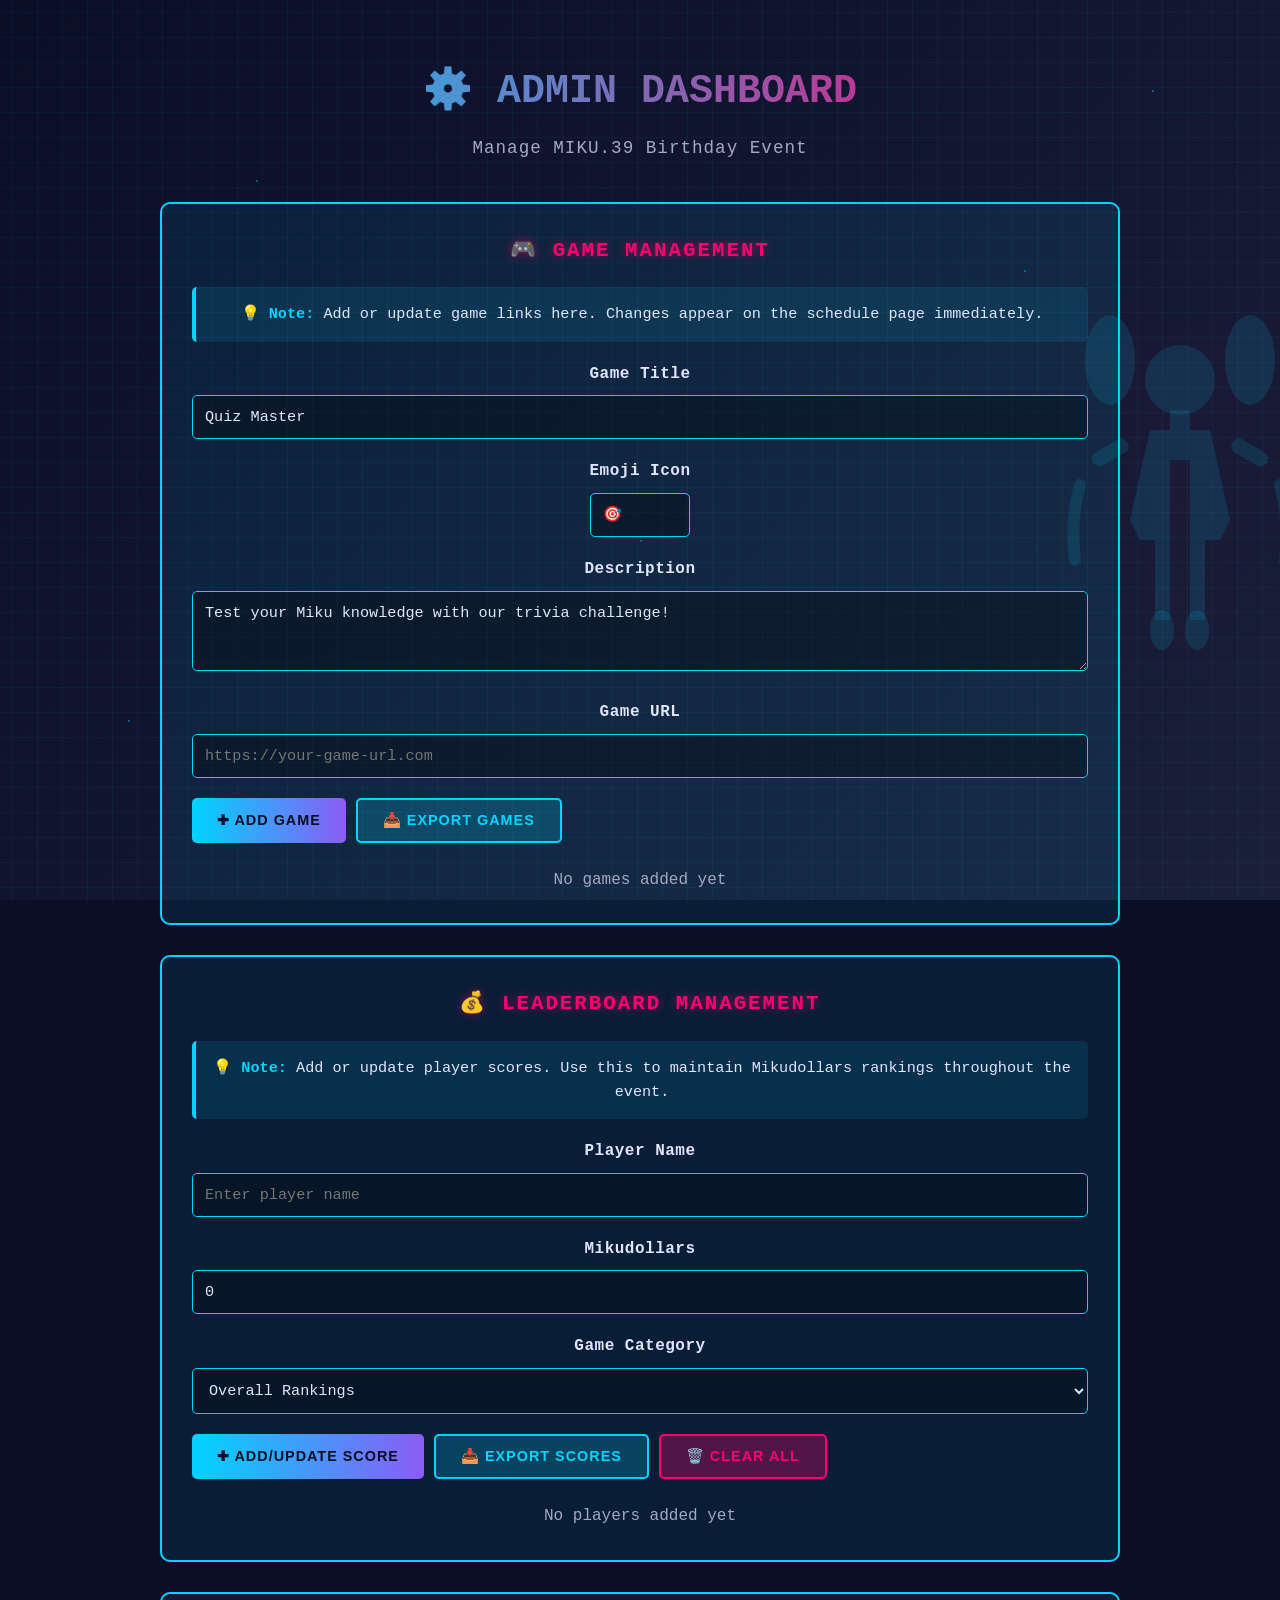
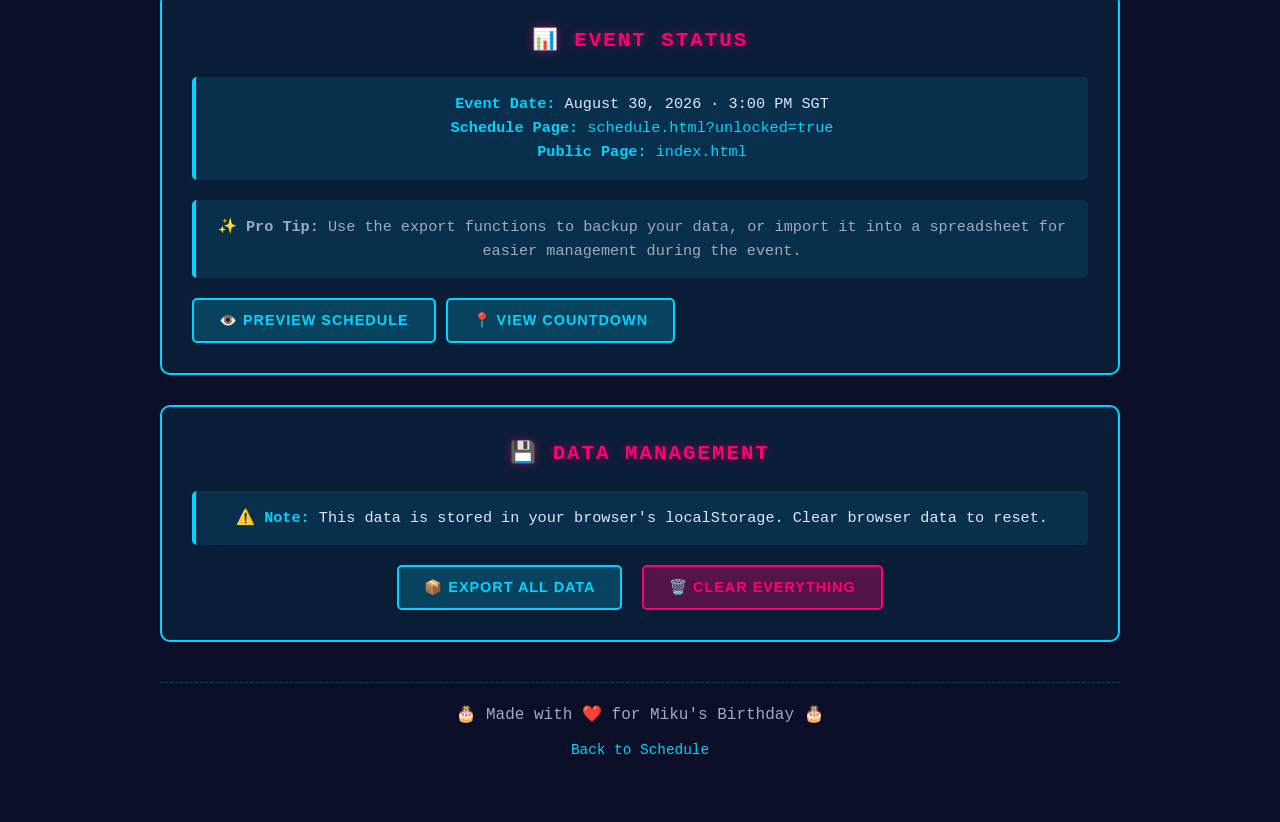
==== admin.html @ de4be5a5 "Initial commit: Miku birthday countdown & event site Static countdown page, event schedule with lead" ====
<!DOCTYPE html>
<html lang="en">
<head>
    <meta charset="UTF-8">
    <meta name="viewport" content="width=device-width, initial-scale=1.0">
    <title>MIKU.39 Admin Dashboard</title>
    <link rel="stylesheet" href="style.css">
    <style>
        .admin-container {
            max-width: 1000px;
            margin: 0 auto;
            padding: 40px 20px;
        }

        .admin-header {
            text-align: center;
            margin-bottom: 40px;
            animation: fadeInDown 0.8s ease-out;
        }

        .admin-header h1 {
            font-size: 2.5rem;
            background: linear-gradient(90deg, var(--primary-cyan), var(--primary-magenta));
            -webkit-background-clip: text;
            background-clip: text;
            -webkit-text-fill-color: transparent;
            margin-bottom: 10px;
        }

        .admin-header p {
            color: var(--text-dim);
            font-size: 1.1rem;
            letter-spacing: 1px;
        }

        .admin-section {
            background: rgba(0, 212, 255, 0.08);
            border: 2px solid var(--primary-cyan);
            border-radius: 10px;
            padding: 30px;
            margin-bottom: 30px;
            animation: fadeInUp 0.8s ease-out both;
        }

        .admin-section:nth-child(2) { animation-delay: 0.2s; }
        .admin-section:nth-child(3) { animation-delay: 0.3s; }
        .admin-section:nth-child(4) { animation-delay: 0.4s; }

        .section-title {
            font-size: 1.3rem;
            color: var(--primary-magenta);
            margin-bottom: 20px;
            text-transform: uppercase;
            letter-spacing: 2px;
            text-shadow: 0 0 10px rgba(255, 0, 110, 0.5);
        }

        .form-group {
            margin-bottom: 20px;
        }

        .form-group label {
            display: block;
            color: var(--text-light);
            margin-bottom: 8px;
            font-weight: bold;
            letter-spacing: 0.5px;
        }

        .form-group input,
        .form-group textarea,
        .form-group select {
            width: 100%;
            padding: 12px;
            background: rgba(0, 0, 0, 0.3);
            border: 1px solid var(--primary-cyan);
            border-radius: 5px;
            color: var(--text-light);
            font-family: 'Courier New', monospace;
            font-size: 0.95rem;
            transition: all 0.3s ease;
        }

        .form-group input:focus,
        .form-group textarea:focus,
        .form-group select:focus {
            outline: none;
            border-color: var(--primary-magenta);
            box-shadow: 0 0 20px rgba(0, 212, 255, 0.3);
            background: rgba(0, 0, 0, 0.5);
        }

        .form-group textarea {
            resize: vertical;
            min-height: 80px;
        }

        .button-group {
            display: flex;
            gap: 10px;
            flex-wrap: wrap;
        }

        button {
            padding: 12px 25px;
            background: linear-gradient(90deg, var(--primary-cyan), var(--secondary-purple));
            color: var(--dark-bg);
            border: none;
            border-radius: 5px;
            font-weight: bold;
            cursor: pointer;
            transition: all 0.3s ease;
            text-transform: uppercase;
            letter-spacing: 1px;
            font-size: 0.9rem;
        }

        button:hover {
            transform: translateY(-2px);
            box-shadow: 0 10px 30px rgba(0, 212, 255, 0.4);
        }

        button:active {
            transform: translateY(0);
        }

        .button-secondary {
            background: rgba(0, 212, 255, 0.2);
            color: var(--primary-cyan);
            border: 2px solid var(--primary-cyan);
        }

        .button-secondary:hover {
            background: var(--primary-cyan);
            color: var(--dark-bg);
        }

        .button-danger {
            background: rgba(255, 0, 110, 0.3);
            color: var(--primary-magenta);
            border: 2px solid var(--primary-magenta);
        }

        .button-danger:hover {
            background: var(--primary-magenta);
            color: var(--dark-bg);
        }

        .game-list,
        .player-list {
            display: grid;
            gap: 15px;
        }

        .game-item,
        .player-item {
            background: rgba(0, 0, 0, 0.2);
            border-left: 3px solid var(--primary-cyan);
            padding: 15px;
            border-radius: 5px;
            display: grid;
            grid-template-columns: 1fr auto;
            align-items: center;
            gap: 15px;
            animation: slideInLeft 0.5s ease-out;
        }

        .game-item:nth-child(1) { animation-delay: 0.1s; }
        .game-item:nth-child(2) { animation-delay: 0.15s; }
        .game-item:nth-child(3) { animation-delay: 0.2s; }
        .game-item:nth-child(4) { animation-delay: 0.25s; }

        .game-info h4 {
            color: var(--primary-cyan);
            margin-bottom: 5px;
        }

        .game-info p {
            color: var(--text-dim);
            font-size: 0.9rem;
            word-break: break-all;
        }

        .status-badge {
            display: inline-block;
            padding: 5px 12px;
            background: rgba(0, 212, 255, 0.2);
            border: 1px solid var(--primary-cyan);
            border-radius: 20px;
            font-size: 0.85rem;
            color: var(--primary-cyan);
            text-transform: uppercase;
            letter-spacing: 0.5px;
            font-weight: bold;
        }

        .status-badge.active {
            background: rgba(0, 212, 255, 0.4);
            border-color: var(--primary-cyan);
        }

        .feedback {
            padding: 15px;
            border-radius: 5px;
            margin-bottom: 15px;
            display: none;
            animation: slideInUp 0.3s ease-out;
        }

        .feedback.success {
            background: rgba(0, 212, 255, 0.2);
            border: 1px solid var(--primary-cyan);
            color: var(--primary-cyan);
            display: block;
        }

        .feedback.error {
            background: rgba(255, 0, 110, 0.2);
            border: 1px solid var(--primary-magenta);
            color: var(--primary-magenta);
            display: block;
        }

        .data-export {
            background: rgba(0, 0, 0, 0.2);
            border: 1px dashed var(--primary-cyan);
            border-radius: 5px;
            padding: 15px;
            margin-top: 15px;
            max-height: 200px;
            overflow-y: auto;
            font-family: 'Courier New', monospace;
            font-size: 0.85rem;
            color: var(--text-dim);
            word-break: break-all;
        }

        .info-box {
            background: rgba(0, 212, 255, 0.1);
            border-left: 4px solid var(--primary-cyan);
            padding: 15px;
            border-radius: 5px;
            margin-bottom: 20px;
            font-size: 0.95rem;
        }

        .info-box strong {
            color: var(--primary-cyan);
        }

        @media (max-width: 768px) {
            .admin-container {
                padding: 20px 15px;
            }

            .admin-header h1 {
                font-size: 1.8rem;
            }

            .game-item {
                grid-template-columns: 1fr;
            }

            .button-group {
                flex-direction: column;
            }

            button {
                width: 100%;
            }
        }
    </style>
</head>
<body>
    <div class="background">
        <div class="grid-background"></div>
        <svg class="miku-silhouette" viewBox="0 0 300 600" xmlns="http://www.w3.org/2000/svg">
            <circle cx="150" cy="80" r="35" fill="currentColor"/>
            <ellipse cx="80" cy="60" rx="25" ry="45" fill="currentColor"/>
            <ellipse cx="220" cy="60" rx="25" ry="45" fill="currentColor"/>
            <rect x="140" y="110" width="20" height="20" fill="currentColor"/>
            <path d="M 120 130 L 100 220 L 110 240 L 140 240 L 140 160 L 160 160 L 160 240 L 190 240 L 200 220 L 180 130 Z" fill="currentColor"/>
            <rect x="60" y="145" width="40" height="15" rx="7" fill="currentColor" transform="rotate(-30 80 152)"/>
            <path d="M 50 185 Q 40 220 45 260" stroke="currentColor" stroke-width="12" fill="none" stroke-linecap="round"/>
            <rect x="200" y="145" width="40" height="15" rx="7" fill="currentColor" transform="rotate(30 220 152)"/>
            <path d="M 250 185 Q 260 220 255 260" stroke="currentColor" stroke-width="12" fill="none" stroke-linecap="round"/>
            <rect x="125" y="240" width="15" height="80" fill="currentColor"/>
            <ellipse cx="132" cy="330" rx="12" ry="20" fill="currentColor"/>
            <rect x="160" y="240" width="15" height="80" fill="currentColor"/>
            <ellipse cx="167" cy="330" rx="12" ry="20" fill="currentColor"/>
        </svg>
        <div class="particles">
            <div class="particle"></div>
            <div class="particle"></div>
            <div class="particle"></div>
            <div class="particle"></div>
            <div class="particle"></div>
        </div>
    </div>

    <div class="content">
        <div class="admin-container">
            <div class="admin-header">
                <h1>⚙️ ADMIN DASHBOARD</h1>
                <p>Manage MIKU.39 Birthday Event</p>
            </div>

            <!-- Game Management Section -->
            <div class="admin-section">
                <h2 class="section-title">🎮 Game Management</h2>
                <div class="info-box">
                    <strong>💡 Note:</strong> Add or update game links here. Changes appear on the schedule page immediately.
                </div>

                <div class="form-group">
                    <label for="gameName">Game Title</label>
                    <input type="text" id="gameName" placeholder="e.g., Quiz Master" value="Quiz Master">
                </div>

                <div class="form-group">
                    <label for="gameEmoji">Emoji Icon</label>
                    <input type="text" id="gameEmoji" placeholder="e.g., 🎯" value="🎯" maxlength="2" style="max-width: 100px;">
                </div>

                <div class="form-group">
                    <label for="gameDescription">Description</label>
                    <textarea id="gameDescription" placeholder="Describe the game...">Test your Miku knowledge with our trivia challenge!</textarea>
                </div>

                <div class="form-group">
                    <label for="gameLink">Game URL</label>
                    <input type="url" id="gameLink" placeholder="https://your-game-url.com">
                </div>

                <div class="button-group">
                    <button onclick="addGame()">✚ Add Game</button>
                    <button class="button-secondary" onclick="exportGames()">📥 Export Games</button>
                </div>

                <div id="gameFeedback" class="feedback"></div>

                <div id="gamesList" class="game-list" style="margin-top: 25px;">
                    <!-- Games will be listed here -->
                </div>
            </div>

            <!-- Player/Leaderboard Management -->
            <div class="admin-section">
                <h2 class="section-title">💰 Leaderboard Management</h2>
                <div class="info-box">
                    <strong>💡 Note:</strong> Add or update player scores. Use this to maintain Mikudollars rankings throughout the event.
                </div>

                <div class="form-group">
                    <label for="playerName">Player Name</label>
                    <input type="text" id="playerName" placeholder="Enter player name">
                </div>

                <div class="form-group">
                    <label for="playerScore">Mikudollars</label>
                    <input type="number" id="playerScore" placeholder="0" min="0" value="0">
                </div>

                <div class="form-group">
                    <label for="gameCategory">Game Category</label>
                    <select id="gameCategory">
                        <option value="overall">Overall Rankings</option>
                        <option value="quiz">Quiz Master</option>
                        <option value="rhythm">Rhythm Challenge</option>
                        <option value="creative">Creative Contest</option>
                        <option value="speed">Speed Race</option>
                    </select>
                </div>

                <div class="button-group">
                    <button onclick="addPlayer()">✚ Add/Update Score</button>
                    <button class="button-secondary" onclick="exportLeaderboard()">📥 Export Scores</button>
                    <button class="button-danger" onclick="clearLeaderboard()">🗑️ Clear All</button>
                </div>

                <div id="playerFeedback" class="feedback"></div>

                <div id="playersList" class="player-list" style="margin-top: 25px;">
                    <!-- Players will be listed here -->
                </div>
            </div>

            <!-- Event Status -->
            <div class="admin-section">
                <h2 class="section-title">📊 Event Status</h2>
                <div class="info-box">
                    <strong>Event Date:</strong> August 30, 2026 · 3:00 PM SGT<br>
                    <strong>Schedule Page:</strong> <a href="schedule.html?unlocked=true" style="color: var(--primary-cyan); text-decoration: none;">schedule.html?unlocked=true</a><br>
                    <strong>Public Page:</strong> <a href="index.html" style="color: var(--primary-cyan); text-decoration: none;">index.html</a>
                </div>

                <div style="margin-top: 20px; padding: 15px; background: rgba(0, 212, 255, 0.1); border-left: 4px solid var(--primary-cyan); border-radius: 5px;">
                    <p style="color: var(--text-dim); font-size: 0.95rem; margin: 0;">
                        ✨ <strong>Pro Tip:</strong> Use the export functions to backup your data, or import it into a spreadsheet for easier management during the event.
                    </p>
                </div>

                <div class="button-group" style="margin-top: 20px;">
                    <a href="schedule.html?unlocked=true" style="text-decoration: none;">
                        <button class="button-secondary">👁️ Preview Schedule</button>
                    </a>
                    <a href="index.html" style="text-decoration: none;">
                        <button class="button-secondary">📍 View Countdown</button>
                    </a>
                </div>
            </div>

            <!-- Data Management -->
            <div class="admin-section">
                <h2 class="section-title">💾 Data Management</h2>
                <div class="info-box">
                    <strong>⚠️ Note:</strong> This data is stored in your browser's localStorage. Clear browser data to reset.
                </div>

                <button onclick="exportAllData()" class="button-secondary">📦 Export All Data</button>
                <button onclick="clearAllData()" class="button-danger" style="margin-left: 10px;">🗑️ Clear Everything</button>

                <div id="dataExport" class="data-export" style="margin-top: 15px; display: none;"></div>
            </div>

            <div style="text-align: center; margin-top: 40px; padding-top: 20px; border-top: 1px dashed rgba(0, 212, 255, 0.3); color: var(--text-dim);">
                <p>🎂 Made with ❤️ for Miku's Birthday 🎂</p>
                <p style="font-size: 0.9rem; margin-top: 10px;">
                    <a href="schedule.html?unlocked=true" style="color: var(--primary-cyan); text-decoration: none;">Back to Schedule</a>
                </p>
            </div>
        </div>
    </div>

    <script>
        const STORAGE_KEY_GAMES = 'miku_games';
        const STORAGE_KEY_PLAYERS = 'miku_players';

        // Load data from localStorage
        function loadGames() {
            return JSON.parse(localStorage.getItem(STORAGE_KEY_GAMES) || '[]');
        }

        function loadPlayers() {
            return JSON.parse(localStorage.getItem(STORAGE_KEY_PLAYERS) || '[]');
        }

        // Save data to localStorage
        function saveGames(games) {
            localStorage.setItem(STORAGE_KEY_GAMES, JSON.stringify(games));
            renderGames();
        }

        function savePlayers(players) {
            localStorage.setItem(STORAGE_KEY_PLAYERS, JSON.stringify(players));
            renderPlayers();
        }

        // Add game
        function addGame() {
            const name = document.getElementById('gameName').value.trim();
            const emoji = document.getElementById('gameEmoji').value.trim();
            const description = document.getElementById('gameDescription').value.trim();
            const link = document.getElementById('gameLink').value.trim();

            if (!name || !emoji || !description || !link) {
                showFeedback('gameFeedback', 'Please fill in all fields', 'error');
                return;
            }

            const games = loadGames();
            games.push({ id: Date.now(), name, emoji, description, link, created: new Date().toLocaleString() });
            saveGames(games);

            document.getElementById('gameName').value = '';
            document.getElementById('gameEmoji').value = '';
            document.getElementById('gameDescription').value = '';
            document.getElementById('gameLink').value = '';

            showFeedback('gameFeedback', '✓ Game added successfully!', 'success');
        }

        // Add/Update player
        function addPlayer() {
            const name = document.getElementById('playerName').value.trim();
            const score = parseInt(document.getElementById('playerScore').value) || 0;
            const category = document.getElementById('gameCategory').value;

            if (!name) {
                showFeedback('playerFeedback', 'Please enter a player name', 'error');
                return;
            }

            const players = loadPlayers();
            const existingIndex = players.findIndex(p => p.name === name && p.category === category);

            if (existingIndex >= 0) {
                players[existingIndex].score = score;
            } else {
                players.push({ id: Date.now(), name, score, category });
            }

            savePlayers(players);
            document.getElementById('playerName').value = '';
            document.getElementById('playerScore').value = '0';

            showFeedback('playerFeedback', '✓ Player score updated!', 'success');
        }

        // Render games
        function renderGames() {
            const games = loadGames();
            const container = document.getElementById('gamesList');

            if (games.length === 0) {
                container.innerHTML = '<p style="color: var(--text-dim); text-align: center;">No games added yet</p>';
                return;
            }

            container.innerHTML = games.map(game => `
                <div class="game-item">
                    <div class="game-info">
                        <h4>${game.emoji} ${game.name}</h4>
                        <p>${game.link}</p>
                        <p style="font-size: 0.8rem; margin-top: 5px; color: var(--text-dim);">${game.description}</p>
                    </div>
                    <button class="button-danger" onclick="deleteGame(${game.id})">Delete</button>
                </div>
            `).join('');
        }

        // Render players
        function renderPlayers() {
            const players = loadPlayers();
            const container = document.getElementById('playersList');

            if (players.length === 0) {
                container.innerHTML = '<p style="color: var(--text-dim); text-align: center;">No players added yet</p>';
                return;
            }

            const sorted = [...players].sort((a, b) => b.score - a.score);

            container.innerHTML = sorted.map((player, index) => `
                <div class="player-item">
                    <div>
                        <strong style="color: var(--primary-cyan);">${player.name}</strong>
                        <span style="margin-left: 10px; font-size: 0.85rem; color: var(--text-dim);">[${player.category}]</span>
                        <p style="color: var(--primary-magenta); margin-top: 5px; font-weight: bold;">💰 ${player.score}</p>
                    </div>
                    <button class="button-danger" onclick="deletePlayer(${player.id})">Delete</button>
                </div>
            `).join('');
        }

        // Delete functions
        function deleteGame(id) {
            if (confirm('Delete this game?')) {
                const games = loadGames();
                saveGames(games.filter(g => g.id !== id));
                showFeedback('gameFeedback', '✓ Game deleted', 'success');
            }
        }

        function deletePlayer(id) {
            if (confirm('Delete this player?')) {
                const players = loadPlayers();
                savePlayers(players.filter(p => p.id !== id));
                showFeedback('playerFeedback', '✓ Player deleted', 'success');
            }
        }

        function clearLeaderboard() {
            if (confirm('Clear all player scores?')) {
                localStorage.setItem(STORAGE_KEY_PLAYERS, '[]');
                renderPlayers();
                showFeedback('playerFeedback', '✓ Leaderboard cleared', 'success');
            }
        }

        function clearAllData() {
            if (confirm('This will delete ALL games and players. Are you sure?')) {
                localStorage.removeItem(STORAGE_KEY_GAMES);
                localStorage.removeItem(STORAGE_KEY_PLAYERS);
                renderGames();
                renderPlayers();
                showFeedback('gameFeedback', '✓ All data cleared', 'success');
            }
        }

        // Export functions
        function exportGames() {
            const games = loadGames();
            const dataStr = JSON.stringify(games, null, 2);
            showExportData(dataStr);
        }

        function exportLeaderboard() {
            const players = loadPlayers();
            const dataStr = JSON.stringify(players, null, 2);
            showExportData(dataStr);
        }

        function exportAllData() {
            const data = {
                games: loadGames(),
                players: loadPlayers(),
                exported: new Date().toISOString()
            };
            const dataStr = JSON.stringify(data, null, 2);
            showExportData(dataStr);
        }

        function showExportData(data) {
            const container = document.getElementById('dataExport');
            container.textContent = data;
            container.style.display = 'block';
        }

        function showFeedback(elementId, message, type) {
            const el = document.getElementById(elementId);
            el.textContent = message;
            el.className = `feedback ${type}`;
            setTimeout(() => {
                el.className = 'feedback';
            }, 3000);
        }

        // Initial render
        renderGames();
        renderPlayers();
    </script>
</body>
</html>
---- style.css ----
* {
    margin: 0;
    padding: 0;
    box-sizing: border-box;
}

:root {
    --primary-cyan: #00d4ff;
    --primary-magenta: #ff006e;
    --secondary-purple: #8b5cf6;
    --dark-bg: #0a0e27;
    --dark-bg-alt: #1a1f3a;
    --text-light: #e0e6ff;
    --text-dim: #a0aac0;
    --accent-glow: #00d4ff;
}

html {
    scroll-behavior: smooth;
}

body {
    font-family: 'Courier New', monospace;
    background: var(--dark-bg);
    color: var(--text-light);
    overflow-x: hidden;
    line-height: 1.6;
}

/* ==================== BACKGROUND ==================== */

.background {
    position: fixed;
    top: 0;
    left: 0;
    width: 100%;
    height: 100%;
    z-index: -1;
    background: linear-gradient(135deg, var(--dark-bg) 0%, var(--dark-bg-alt) 100%);
}

.grid-background {
    position: absolute;
    width: 100%;
    height: 100%;
    background-image:
        linear-gradient(0deg, transparent 24%, rgba(0, 212, 255, 0.05) 25%, rgba(0, 212, 255, 0.05) 26%, transparent 27%, transparent 74%, rgba(0, 212, 255, 0.05) 75%, rgba(0, 212, 255, 0.05) 76%, transparent 77%, transparent),
        linear-gradient(90deg, transparent 24%, rgba(0, 212, 255, 0.05) 25%, rgba(0, 212, 255, 0.05) 26%, transparent 27%, transparent 74%, rgba(0, 212, 255, 0.05) 75%, rgba(0, 212, 255, 0.05) 76%, transparent 77%, transparent);
    background-size: 50px 50px;
    animation: grid-move 20s linear infinite;
}

@keyframes grid-move {
    0% {
        transform: translateY(0);
    }
    100% {
        transform: translateY(50px);
    }
}

/* Miku Silhouette */
.miku-silhouette {
    position: absolute;
    right: -100px;
    bottom: 0;
    width: 400px;
    height: 600px;
    color: rgba(0, 212, 255, 0.15);
    filter: drop-shadow(0 0 30px rgba(255, 0, 110, 0.3));
    animation: miku-float 6s ease-in-out infinite;
    z-index: 0;
    opacity: 0.8;
}

@keyframes miku-float {
    0%, 100% {
        transform: translateY(0px) rotate(0deg);
    }
    50% {
        transform: translateY(-20px) rotate(1deg);
    }
}

/* Particles */
.particles {
    position: absolute;
    width: 100%;
    height: 100%;
    overflow: hidden;
}

.particle {
    position: absolute;
    width: 2px;
    height: 2px;
    background: var(--primary-cyan);
    border-radius: 50%;
    animation: particle-float 8s infinite;
    opacity: 0.5;
}

.particle:nth-child(1) {
    left: 20%;
    top: 20%;
    animation-delay: 0s;
}

.particle:nth-child(2) {
    left: 80%;
    top: 30%;
    animation-delay: 1s;
}

.particle:nth-child(3) {
    left: 50%;
    top: 60%;
    animation-delay: 2s;
}

.particle:nth-child(4) {
    left: 10%;
    top: 80%;
    animation-delay: 3s;
}

.particle:nth-child(5) {
    left: 90%;
    top: 10%;
    animation-delay: 4s;
}

@keyframes particle-float {
    0%, 100% {
        transform: translateY(0) translateX(0) scale(1);
        opacity: 0;
    }
    50% {
        opacity: 0.8;
    }
    100% {
        transform: translateY(-100vh) translateX(50px) scale(0);
        opacity: 0;
    }
}

/* ==================== CONTENT ==================== */

.content {
    position: relative;
    z-index: 10;
    display: flex;
    flex-direction: column;
    justify-content: center;
    align-items: center;
    min-height: 100vh;
    padding: 20px;
    text-align: center;
}

.header {
    margin-bottom: 60px;
    animation: fadeInDown 1s ease-out;
}

.title {
    font-size: clamp(3rem, 8vw, 5rem);
    font-weight: 900;
    letter-spacing: 3px;
    margin-bottom: 15px;
    background: linear-gradient(90deg, var(--primary-cyan), var(--primary-magenta), var(--primary-cyan));
    background-size: 200% auto;
    -webkit-background-clip: text;
    background-clip: text;
    -webkit-text-fill-color: transparent;
    animation: gradient-shift 3s linear infinite, glow-pulse 2s ease-in-out infinite;
    text-shadow: 0 0 30px rgba(0, 212, 255, 0.5);
}

.title.glitch {
    position: relative;
}

.title.glitch::before,
.title.glitch::after {
    content: attr(data-text);
    position: absolute;
    left: 0;
    top: 0;
    width: 100%;
    height: 100%;
    opacity: 0.8;
}

.title.glitch::before {
    animation: glitch-anim 0.3s infinite;
    color: var(--primary-cyan);
    z-index: -1;
    text-shadow: -2px 0 var(--primary-magenta);
}

.title.glitch::after {
    animation: glitch-anim 0.3s infinite reverse;
    color: var(--primary-magenta);
    z-index: -2;
    text-shadow: 2px 0 var(--primary-cyan);
}

@keyframes gradient-shift {
    0% {
        background-position: 0% center;
    }
    100% {
        background-position: 200% center;
    }
}

@keyframes glow-pulse {
    0%, 100% {
        filter: drop-shadow(0 0 10px rgba(0, 212, 255, 0.5));
    }
    50% {
        filter: drop-shadow(0 0 30px rgba(0, 212, 255, 0.8)) drop-shadow(0 0 60px rgba(255, 0, 110, 0.4));
    }
}

@keyframes glitch-anim {
    0% {
        clip-path: inset(0 0 0 0);
    }
    20% {
        clip-path: inset(0 0 65% 0);
    }
    40% {
        clip-path: inset(28% 0 35% 0);
    }
    60% {
        clip-path: inset(77% 0 15% 0);
    }
    80% {
        clip-path: inset(40% 0 43% 0);
    }
    100% {
        clip-path: inset(68% 0 4% 0);
    }
}

.subtitle {
    font-size: 1.2rem;
    color: var(--text-dim);
    letter-spacing: 1px;
    animation: fadeInUp 1s ease-out 0.2s both;
}

/* ==================== COUNTDOWN ==================== */

.countdown-container {
    margin-bottom: 40px;
    animation: fadeInUp 1s ease-out 0.4s both;
}

.countdown {
    display: grid;
    grid-template-columns: repeat(auto-fit, minmax(100px, 1fr));
    gap: 20px;
    margin-bottom: 40px;
    max-width: 600px;
    margin-left: auto;
    margin-right: auto;
}

.time-unit {
    background: rgba(0, 212, 255, 0.1);
    border: 2px solid var(--primary-cyan);
    border-radius: 10px;
    padding: 20px 15px;
    backdrop-filter: blur(10px);
    box-shadow: 
        0 0 20px rgba(0, 212, 255, 0.3),
        inset 0 0 20px rgba(0, 212, 255, 0.1);
    display: flex;
    flex-direction: column;
    justify-content: center;
    align-items: center;
    transition: all 0.3s ease;
    cursor: default;
}

.time-unit:hover {
    border-color: var(--primary-magenta);
    box-shadow: 
        0 0 30px rgba(255, 0, 110, 0.5),
        inset 0 0 20px rgba(255, 0, 110, 0.1);
    transform: translateY(-5px) scale(1.05);
}

.time-value {
    font-size: clamp(2rem, 5vw, 3.5rem);
    font-weight: bold;
    color: var(--primary-cyan);
    text-shadow: 0 0 10px rgba(0, 212, 255, 0.8);
    line-height: 1;
    margin-bottom: 8px;
    font-family: 'Courier New', monospace;
    letter-spacing: 2px;
}

.time-label {
    font-size: 0.85rem;
    color: var(--text-dim);
    text-transform: uppercase;
    letter-spacing: 1px;
}

.event-info {
    margin-top: 30px;
}

.event-date {
    font-size: 1.1rem;
    color: var(--primary-magenta);
    margin-bottom: 10px;
    font-weight: 600;
    letter-spacing: 1px;
    text-shadow: 0 0 10px rgba(255, 0, 110, 0.5);
}

.event-text {
    font-size: 1rem;
    color: var(--text-dim);
    font-style: italic;
}

/* ==================== FOOTER ==================== */

.footer-text {
    margin-top: 80px;
    text-align: center;
    animation: fadeInUp 1s ease-out 0.6s both;
}

.footer-text p {
    margin: 10px 0;
    font-size: 1rem;
    letter-spacing: 1px;
}

.footer-text p:first-child {
    font-size: 1.3rem;
    color: var(--primary-cyan);
    text-shadow: 0 0 15px rgba(0, 212, 255, 0.6);
}

/* ==================== SECRET LINK ==================== */

.secret-link {
    position: fixed;
    bottom: 5px;
    right: 5px;
    font-size: 0.7rem;
    color: rgba(0, 212, 255, 0.1);
    text-decoration: none;
    transition: all 0.3s ease;
    font-weight: bold;
    letter-spacing: 2px;
}

.secret-link:hover {
    color: rgba(0, 212, 255, 0.8);
    text-shadow: 0 0 10px rgba(0, 212, 255, 0.6);
}

/* ==================== ANIMATIONS ==================== */

@keyframes fadeInDown {
    from {
        opacity: 0;
        transform: translateY(-30px);
    }
    to {
        opacity: 1;
        transform: translateY(0);
    }
}

@keyframes fadeInUp {
    from {
        opacity: 0;
        transform: translateY(30px);
    }
    to {
        opacity: 1;
        transform: translateY(0);
    }
}

/* ==================== RESPONSIVE ==================== */

@media (max-width: 768px) {
    .countdown {
        grid-template-columns: repeat(2, 1fr);
        gap: 15px;
    }

    .time-value {
        font-size: 2rem;
    }

    .miku-silhouette {
        right: -150px;
        width: 350px;
        opacity: 0.5;
    }

    .content {
        padding: 15px;
    }

    .footer-text {
        margin-top: 40px;
    }
}

@media (max-width: 480px) {
    .countdown {
        grid-template-columns: repeat(2, 1fr);
        gap: 10px;
    }

    .time-unit {
        padding: 15px 10px;
    }

    .time-value {
        font-size: 1.5rem;
    }

    .time-label {
        font-size: 0.75rem;
    }

    .subtitle {
        font-size: 1rem;
    }

    .miku-silhouette {
        display: none;
    }
}
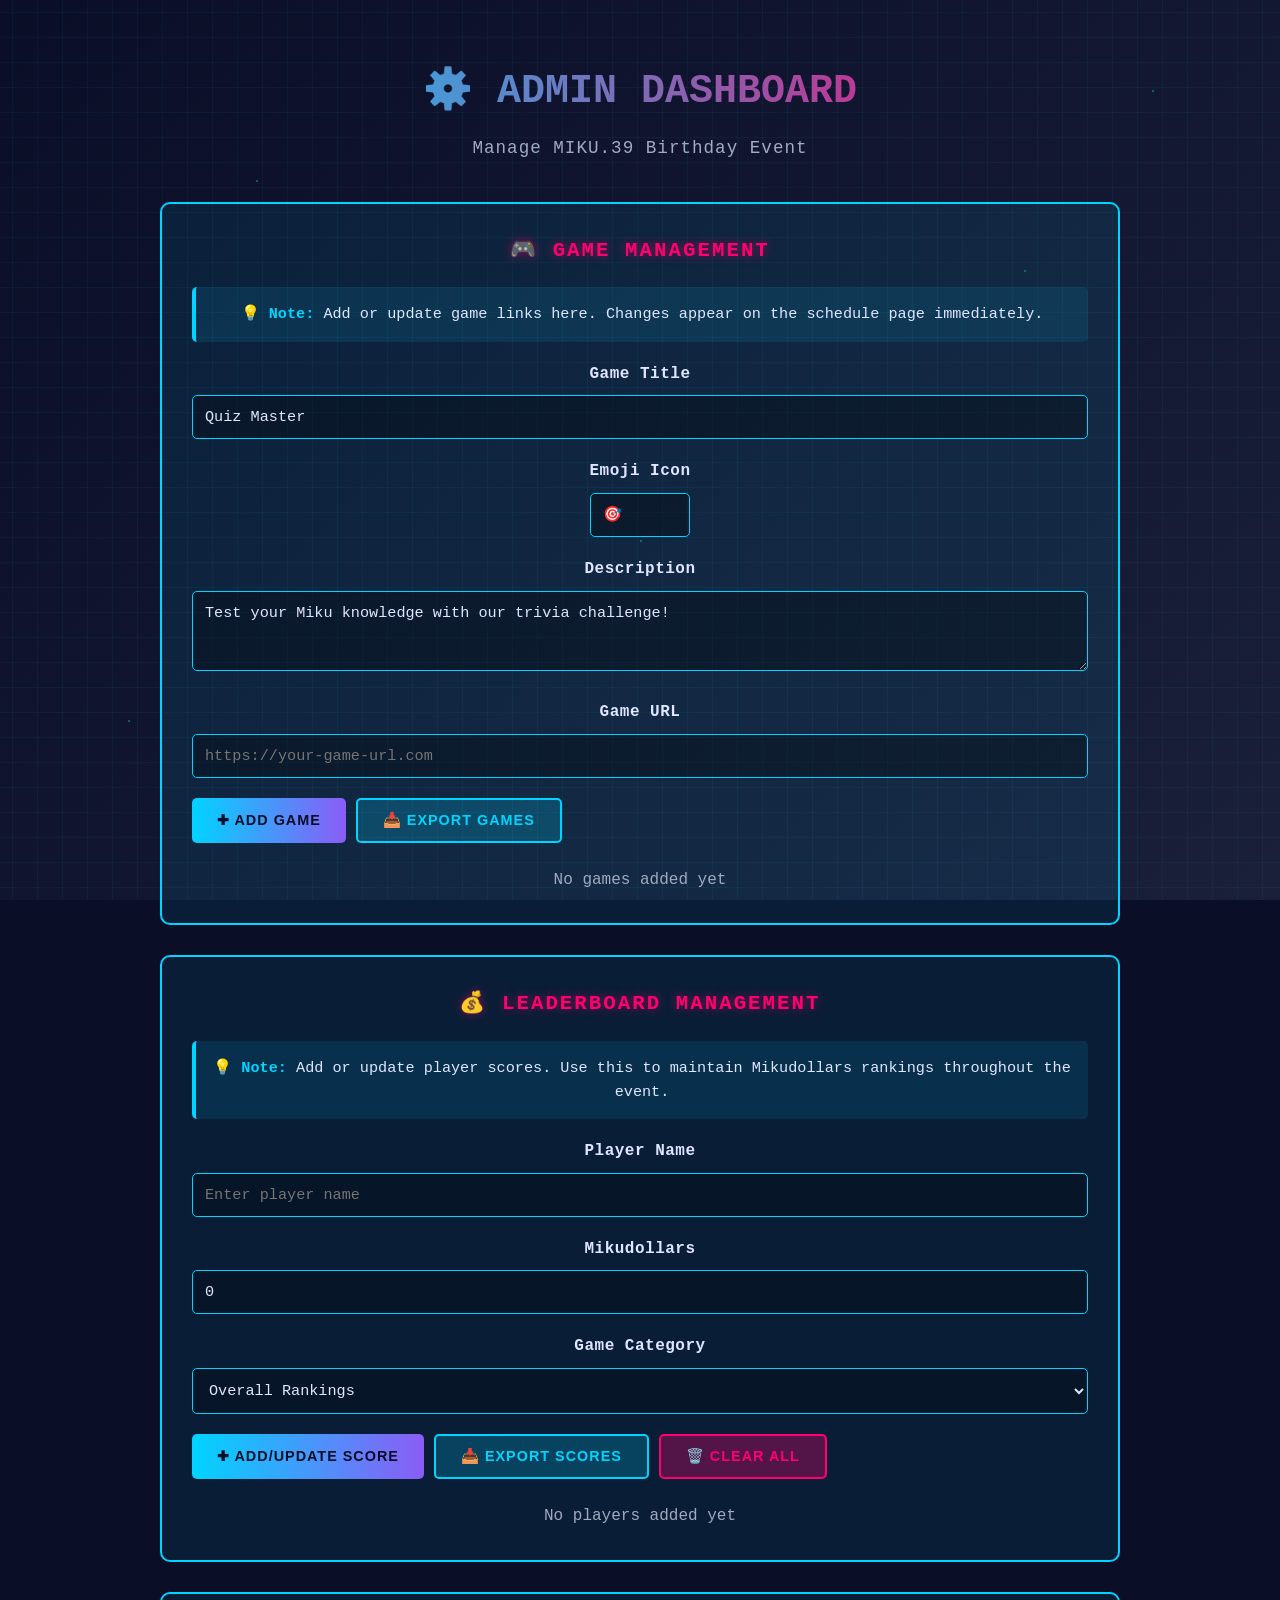
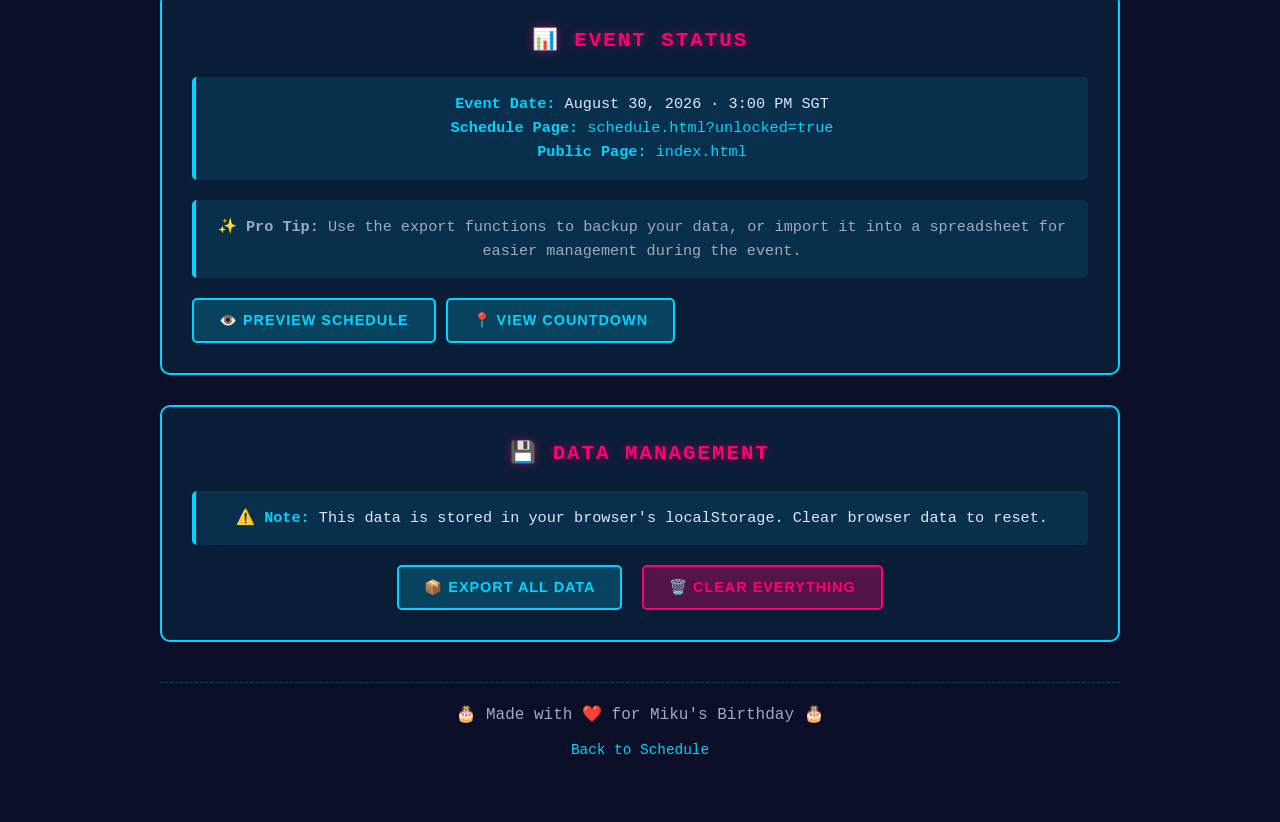
==== commit 17eef495: "Rename headline to MIKU-19, remove Miku silhouette background art Drops the SVG character silhouette" ====
--- a/admin.html
+++ b/admin.html
@@ -274,21 +274,6 @@
 <body>
     <div class="background">
         <div class="grid-background"></div>
-        <svg class="miku-silhouette" viewBox="0 0 300 600" xmlns="http://www.w3.org/2000/svg">
-            <circle cx="150" cy="80" r="35" fill="currentColor"/>
-            <ellipse cx="80" cy="60" rx="25" ry="45" fill="currentColor"/>
-            <ellipse cx="220" cy="60" rx="25" ry="45" fill="currentColor"/>
-            <rect x="140" y="110" width="20" height="20" fill="currentColor"/>
-            <path d="M 120 130 L 100 220 L 110 240 L 140 240 L 140 160 L 160 160 L 160 240 L 190 240 L 200 220 L 180 130 Z" fill="currentColor"/>
-            <rect x="60" y="145" width="40" height="15" rx="7" fill="currentColor" transform="rotate(-30 80 152)"/>
-            <path d="M 50 185 Q 40 220 45 260" stroke="currentColor" stroke-width="12" fill="none" stroke-linecap="round"/>
-            <rect x="200" y="145" width="40" height="15" rx="7" fill="currentColor" transform="rotate(30 220 152)"/>
-            <path d="M 250 185 Q 260 220 255 260" stroke="currentColor" stroke-width="12" fill="none" stroke-linecap="round"/>
-            <rect x="125" y="240" width="15" height="80" fill="currentColor"/>
-            <ellipse cx="132" cy="330" rx="12" ry="20" fill="currentColor"/>
-            <rect x="160" y="240" width="15" height="80" fill="currentColor"/>
-            <ellipse cx="167" cy="330" rx="12" ry="20" fill="currentColor"/>
-        </svg>
         <div class="particles">
             <div class="particle"></div>
             <div class="particle"></div>
--- a/style.css
+++ b/style.css
@@ -56,29 +56,6 @@
     }
     100% {
         transform: translateY(50px);
-    }
-}
-
-/* Miku Silhouette */
-.miku-silhouette {
-    position: absolute;
-    right: -100px;
-    bottom: 0;
-    width: 400px;
-    height: 600px;
-    color: rgba(0, 212, 255, 0.15);
-    filter: drop-shadow(0 0 30px rgba(255, 0, 110, 0.3));
-    animation: miku-float 6s ease-in-out infinite;
-    z-index: 0;
-    opacity: 0.8;
-}
-
-@keyframes miku-float {
-    0%, 100% {
-        transform: translateY(0px) rotate(0deg);
-    }
-    50% {
-        transform: translateY(-20px) rotate(1deg);
     }
 }
 
@@ -406,12 +383,6 @@
         font-size: 2rem;
     }
 
-    .miku-silhouette {
-        right: -150px;
-        width: 350px;
-        opacity: 0.5;
-    }
-
     .content {
         padding: 15px;
     }
@@ -443,7 +414,4 @@
         font-size: 1rem;
     }
 
-    .miku-silhouette {
-        display: none;
-    }
-}
+}
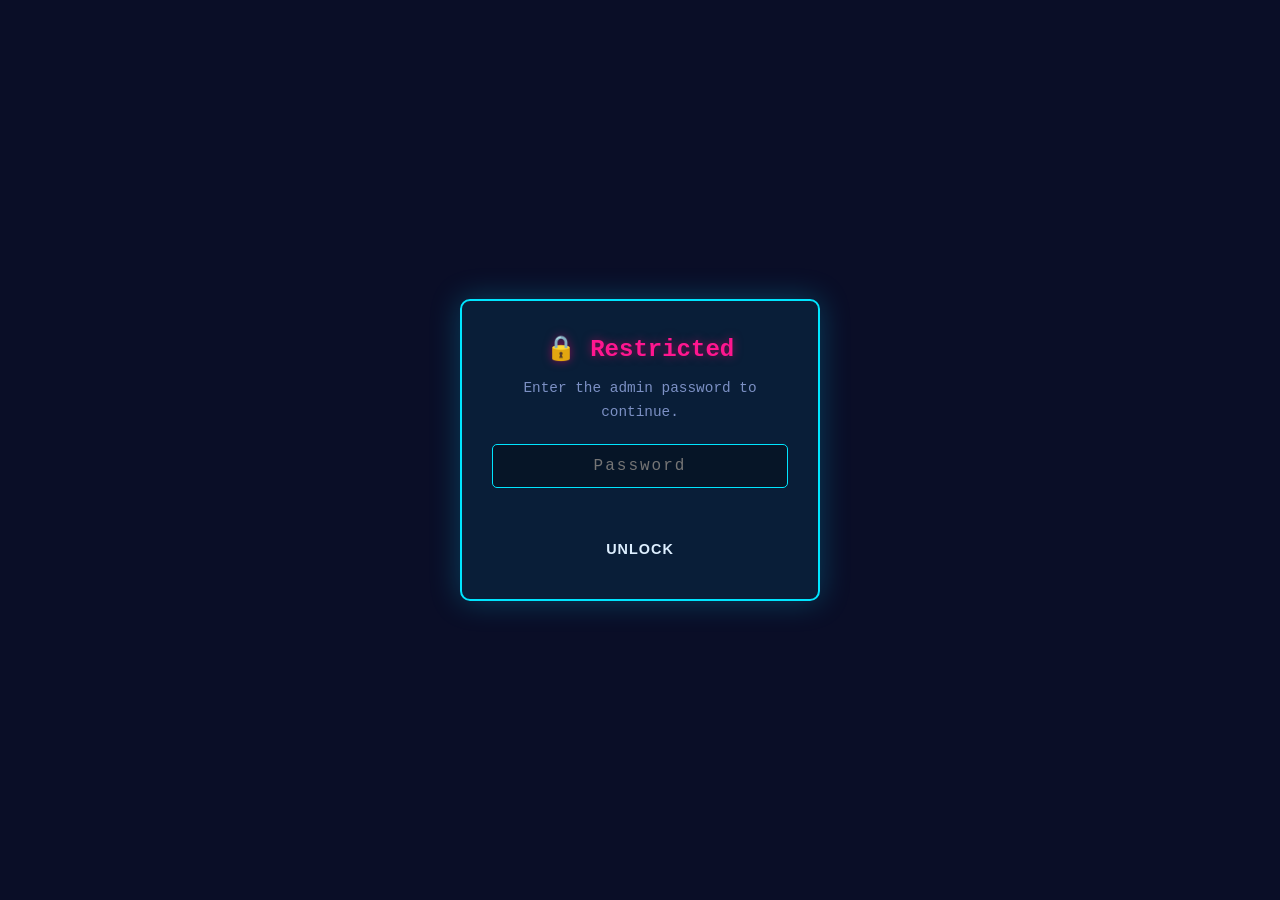
==== commit 42f4d07d: "Wire up live Google Sheets leaderboard and gate the admin dashboard - schedule.html: reorder the eve" ====
--- a/admin.html
+++ b/admin.html
@@ -246,6 +246,81 @@
 
         .info-box strong {
             color: var(--primary-cyan);
+        }
+
+        .info-box.warning {
+            border-left-color: var(--primary-magenta);
+            background: rgba(255, 0, 110, 0.1);
+        }
+
+        .info-box.warning strong {
+            color: var(--primary-magenta);
+        }
+
+        /* ===== PASSWORD GATE ===== */
+        .gate-overlay {
+            position: fixed;
+            inset: 0;
+            z-index: 2000;
+            display: flex;
+            align-items: center;
+            justify-content: center;
+            background: var(--dark-bg, #0a0e27);
+            padding: 20px;
+        }
+
+        .gate-box {
+            width: 100%;
+            max-width: 360px;
+            background: rgba(0, 212, 255, 0.08);
+            border: 2px solid var(--primary-cyan);
+            border-radius: 10px;
+            padding: 30px;
+            text-align: center;
+            box-shadow: 0 0 30px rgba(0, 212, 255, 0.25);
+        }
+
+        .gate-box h2 {
+            color: var(--primary-magenta);
+            margin-bottom: 8px;
+            text-shadow: 0 0 10px rgba(255, 0, 110, 0.5);
+        }
+
+        .gate-box p {
+            color: var(--text-dim);
+            font-size: 0.9rem;
+            margin-bottom: 20px;
+        }
+
+        .gate-box input {
+            width: 100%;
+            padding: 12px;
+            background: rgba(0, 0, 0, 0.3);
+            border: 1px solid var(--primary-cyan);
+            border-radius: 5px;
+            color: var(--text-light);
+            font-family: 'Courier New', monospace;
+            font-size: 1rem;
+            margin-bottom: 15px;
+            text-align: center;
+            letter-spacing: 2px;
+        }
+
+        .gate-box input:focus {
+            outline: none;
+            border-color: var(--primary-magenta);
+            box-shadow: 0 0 20px rgba(0, 212, 255, 0.3);
+        }
+
+        .gate-error {
+            color: var(--primary-magenta);
+            font-size: 0.85rem;
+            min-height: 1.2em;
+            margin-bottom: 10px;
+        }
+
+        #adminContent {
+            display: none;
         }
 
         @media (max-width: 768px) {
@@ -283,7 +358,18 @@
         </div>
     </div>
 
-    <div class="content">
+    <!-- Password Gate -->
+    <div class="gate-overlay" id="gateOverlay">
+        <div class="gate-box">
+            <h2>🔒 Restricted</h2>
+            <p>Enter the admin password to continue.</p>
+            <input type="password" id="gatePassword" placeholder="Password" autocomplete="off">
+            <div class="gate-error" id="gateError"></div>
+            <button onclick="attemptUnlock()" style="width: 100%;">Unlock</button>
+        </div>
+    </div>
+
+    <div class="content" id="adminContent">
         <div class="admin-container">
             <div class="admin-header">
                 <h1>⚙️ ADMIN DASHBOARD</h1>
@@ -333,7 +419,7 @@
             <div class="admin-section">
                 <h2 class="section-title">💰 Leaderboard Management</h2>
                 <div class="info-box">
-                    <strong>💡 Note:</strong> Add or update player scores. Use this to maintain Mikudollars rankings throughout the event.
+                    <strong>💡 Note:</strong> Scores are read from and written straight to the live Google Sheet — updates appear on schedule.html within ~20 seconds, no push/deploy needed.
                 </div>
 
                 <div class="form-group">
@@ -359,6 +445,7 @@
 
                 <div class="button-group">
                     <button onclick="addPlayer()">✚ Add/Update Score</button>
+                    <button class="button-secondary" onclick="loadPlayers()">🔄 Refresh</button>
                     <button class="button-secondary" onclick="exportLeaderboard()">📥 Export Scores</button>
                     <button class="button-danger" onclick="clearLeaderboard()">🗑️ Clear All</button>
                 </div>
@@ -381,7 +468,7 @@
 
                 <div style="margin-top: 20px; padding: 15px; background: rgba(0, 212, 255, 0.1); border-left: 4px solid var(--primary-cyan); border-radius: 5px;">
                     <p style="color: var(--text-dim); font-size: 0.95rem; margin: 0;">
-                        ✨ <strong>Pro Tip:</strong> Use the export functions to backup your data, or import it into a spreadsheet for easier management during the event.
+                        ✨ <strong>Pro Tip:</strong> Player scores already live in a Google Sheet — open it directly if you want to eyeball or bulk-edit rows. Use the export button for a quick JSON backup.
                     </p>
                 </div>
 
@@ -399,7 +486,7 @@
             <div class="admin-section">
                 <h2 class="section-title">💾 Data Management</h2>
                 <div class="info-box">
-                    <strong>⚠️ Note:</strong> This data is stored in your browser's localStorage. Clear browser data to reset.
+                    <strong>⚠️ Note:</strong> Game links are stored in this browser's localStorage only. Player scores live in the Google Sheet, shared across every device.
                 </div>
 
                 <button onclick="exportAllData()" class="button-secondary">📦 Export All Data</button>
@@ -418,16 +505,55 @@
     </div>
 
     <script>
+        // ===== ADMIN GATE (obscurity + lightweight check, not real auth — see README) =====
+        // Default password is "xymiku39". To change it: open this page's browser
+        // console and run
+        //   crypto.subtle.digest('SHA-256', new TextEncoder().encode('yourNewPassword'))
+        //     .then(b => console.log([...new Uint8Array(b)].map(x => x.toString(16).padStart(2, '0')).join('')))
+        // then paste the printed hash below.
+        const ADMIN_PASSWORD_HASH = 'cb6cbc8f43ea354b1e0b6720a31785d98fa7f48fb357f97a347d11fa5dd020ce';
+        const GATE_SESSION_KEY = 'miku_admin_authed';
+
+        async function sha256Hex(str) {
+            const buf = await crypto.subtle.digest('SHA-256', new TextEncoder().encode(str));
+            return [...new Uint8Array(buf)].map(b => b.toString(16).padStart(2, '0')).join('');
+        }
+
+        async function attemptUnlock() {
+            const input = document.getElementById('gatePassword');
+            const hash = await sha256Hex(input.value);
+            if (hash === ADMIN_PASSWORD_HASH) {
+                localStorage.setItem(GATE_SESSION_KEY, '1');
+                openGate();
+            } else {
+                document.getElementById('gateError').textContent = 'Incorrect password.';
+                input.value = '';
+                input.focus();
+            }
+        }
+
+        function openGate() {
+            document.getElementById('gateOverlay').style.display = 'none';
+            document.getElementById('adminContent').style.display = 'block';
+            initDashboard();
+        }
+
+        document.getElementById('gatePassword').addEventListener('keydown', (e) => {
+            if (e.key === 'Enter') attemptUnlock();
+        });
+
+        // ===== LIVE LEADERBOARD (Google Sheets via Apps Script) =====
+        // Paste the same deployed Web App URL used in schedule.html.
+        const APPS_SCRIPT_URL = 'REPLACE_WITH_YOUR_DEPLOYED_WEB_APP_URL';
+        // Must match SHARED_SECRET in the Apps Script (admin-api/Code.gs).
+        const ADMIN_KEY = '142c5803f23d7469e0414f4e4b3b3f770c6891690414c18b';
+
         const STORAGE_KEY_GAMES = 'miku_games';
-        const STORAGE_KEY_PLAYERS = 'miku_players';
+        let playersCache = [];
 
         // Load data from localStorage
         function loadGames() {
             return JSON.parse(localStorage.getItem(STORAGE_KEY_GAMES) || '[]');
-        }
-
-        function loadPlayers() {
-            return JSON.parse(localStorage.getItem(STORAGE_KEY_PLAYERS) || '[]');
         }
 
         // Save data to localStorage
@@ -436,8 +562,39 @@
             renderGames();
         }
 
-        function savePlayers(players) {
-            localStorage.setItem(STORAGE_KEY_PLAYERS, JSON.stringify(players));
+        function apiConfigured() {
+            return APPS_SCRIPT_URL && !APPS_SCRIPT_URL.startsWith('REPLACE_WITH');
+        }
+
+        async function apiGet() {
+            const res = await fetch(APPS_SCRIPT_URL);
+            const data = await res.json();
+            return data.players || [];
+        }
+
+        async function apiPost(payload) {
+            const res = await fetch(APPS_SCRIPT_URL, {
+                method: 'POST',
+                body: JSON.stringify({ key: ADMIN_KEY, ...payload })
+            });
+            const data = await res.json();
+            if (!data.ok) throw new Error(data.error || 'Request failed');
+            return data.players || [];
+        }
+
+        async function loadPlayers() {
+            if (!apiConfigured()) {
+                showFeedback('playerFeedback', 'Apps Script URL not configured yet — see admin-api/README.md', 'error');
+                playersCache = [];
+                renderPlayers();
+                return;
+            }
+            try {
+                playersCache = await apiGet();
+            } catch (err) {
+                showFeedback('playerFeedback', 'Could not reach the leaderboard sheet', 'error');
+                playersCache = [];
+            }
             renderPlayers();
         }
 
@@ -466,7 +623,7 @@
         }
 
         // Add/Update player
-        function addPlayer() {
+        async function addPlayer() {
             const name = document.getElementById('playerName').value.trim();
             const score = parseInt(document.getElementById('playerScore').value) || 0;
             const category = document.getElementById('gameCategory').value;
@@ -475,21 +632,20 @@
                 showFeedback('playerFeedback', 'Please enter a player name', 'error');
                 return;
             }
-
-            const players = loadPlayers();
-            const existingIndex = players.findIndex(p => p.name === name && p.category === category);
-
-            if (existingIndex >= 0) {
-                players[existingIndex].score = score;
-            } else {
-                players.push({ id: Date.now(), name, score, category });
-            }
-
-            savePlayers(players);
-            document.getElementById('playerName').value = '';
-            document.getElementById('playerScore').value = '0';
-
-            showFeedback('playerFeedback', '✓ Player score updated!', 'success');
+            if (!apiConfigured()) {
+                showFeedback('playerFeedback', 'Apps Script URL not configured yet — see admin-api/README.md', 'error');
+                return;
+            }
+
+            try {
+                playersCache = await apiPost({ action: 'upsert', name, category, score });
+                renderPlayers();
+                document.getElementById('playerName').value = '';
+                document.getElementById('playerScore').value = '0';
+                showFeedback('playerFeedback', '✓ Player score updated!', 'success');
+            } catch (err) {
+                showFeedback('playerFeedback', 'Update failed: ' + err.message, 'error');
+            }
         }
 
         // Render games
@@ -516,24 +672,23 @@
 
         // Render players
         function renderPlayers() {
-            const players = loadPlayers();
             const container = document.getElementById('playersList');
 
-            if (players.length === 0) {
+            if (playersCache.length === 0) {
                 container.innerHTML = '<p style="color: var(--text-dim); text-align: center;">No players added yet</p>';
                 return;
             }
 
-            const sorted = [...players].sort((a, b) => b.score - a.score);
-
-            container.innerHTML = sorted.map((player, index) => `
+            const sorted = [...playersCache].sort((a, b) => b.score - a.score);
+
+            container.innerHTML = sorted.map((player) => `
                 <div class="player-item">
                     <div>
                         <strong style="color: var(--primary-cyan);">${player.name}</strong>
                         <span style="margin-left: 10px; font-size: 0.85rem; color: var(--text-dim);">[${player.category}]</span>
                         <p style="color: var(--primary-magenta); margin-top: 5px; font-weight: bold;">💰 ${player.score}</p>
                     </div>
-                    <button class="button-danger" onclick="deletePlayer(${player.id})">Delete</button>
+                    <button class="button-danger" onclick="deletePlayer('${player.name.replace(/'/g, "\\'")}', '${player.category}')">Delete</button>
                 </div>
             `).join('');
         }
@@ -547,29 +702,33 @@
             }
         }
 
-        function deletePlayer(id) {
-            if (confirm('Delete this player?')) {
-                const players = loadPlayers();
-                savePlayers(players.filter(p => p.id !== id));
+        async function deletePlayer(name, category) {
+            if (!confirm('Delete this player?')) return;
+            try {
+                playersCache = await apiPost({ action: 'delete', name, category });
+                renderPlayers();
                 showFeedback('playerFeedback', '✓ Player deleted', 'success');
-            }
-        }
-
-        function clearLeaderboard() {
-            if (confirm('Clear all player scores?')) {
-                localStorage.setItem(STORAGE_KEY_PLAYERS, '[]');
+            } catch (err) {
+                showFeedback('playerFeedback', 'Delete failed: ' + err.message, 'error');
+            }
+        }
+
+        async function clearLeaderboard() {
+            if (!confirm('Clear all player scores?')) return;
+            try {
+                playersCache = await apiPost({ action: 'clear' });
                 renderPlayers();
                 showFeedback('playerFeedback', '✓ Leaderboard cleared', 'success');
+            } catch (err) {
+                showFeedback('playerFeedback', 'Clear failed: ' + err.message, 'error');
             }
         }
 
         function clearAllData() {
-            if (confirm('This will delete ALL games and players. Are you sure?')) {
+            if (confirm('This will delete all locally-stored games (player scores live in the Google Sheet and are not affected). Are you sure?')) {
                 localStorage.removeItem(STORAGE_KEY_GAMES);
-                localStorage.removeItem(STORAGE_KEY_PLAYERS);
                 renderGames();
-                renderPlayers();
-                showFeedback('gameFeedback', '✓ All data cleared', 'success');
+                showFeedback('gameFeedback', '✓ Local game data cleared', 'success');
             }
         }
 
@@ -581,15 +740,14 @@
         }
 
         function exportLeaderboard() {
-            const players = loadPlayers();
-            const dataStr = JSON.stringify(players, null, 2);
+            const dataStr = JSON.stringify(playersCache, null, 2);
             showExportData(dataStr);
         }
 
         function exportAllData() {
             const data = {
                 games: loadGames(),
-                players: loadPlayers(),
+                players: playersCache,
                 exported: new Date().toISOString()
             };
             const dataStr = JSON.stringify(data, null, 2);
@@ -611,9 +769,15 @@
             }, 3000);
         }
 
-        // Initial render
-        renderGames();
-        renderPlayers();
+        // Initial render (only runs once the password gate is passed)
+        function initDashboard() {
+            renderGames();
+            loadPlayers();
+        }
+
+        if (localStorage.getItem(GATE_SESSION_KEY) === '1') {
+            openGate();
+        }
     </script>
 </body>
 </html>
--- a/style.css
+++ b/style.css
@@ -5,14 +5,21 @@
 }
 
 :root {
-    --primary-cyan: #00d4ff;
-    --primary-magenta: #ff006e;
-    --secondary-purple: #8b5cf6;
-    --dark-bg: #0a0e27;
-    --dark-bg-alt: #1a1f3a;
-    --text-light: #e0e6ff;
-    --text-dim: #a0aac0;
-    --accent-glow: #00d4ff;
+    --bg-primary: #070B20;
+    --bg-secondary: #0D1230;
+    --miku-cyan: #00E5FF;
+    --miku-turquoise: #39F5D0;
+    --magenta: #FF168F;
+    --purple: #9B7CFF;
+    --text-white: #DDEFFF;
+    --text-dim: #7C90C4;
+
+    /* legacy aliases used by other pages' shared stylesheet references */
+    --primary-cyan: var(--miku-cyan);
+    --primary-magenta: var(--magenta);
+
+    --font-display: 'Orbitron', 'Courier New', monospace;
+    --font-mono: 'Share Tech Mono', 'Courier New', monospace;
 }
 
 html {
@@ -20,9 +27,9 @@
 }
 
 body {
-    font-family: 'Courier New', monospace;
-    background: var(--dark-bg);
-    color: var(--text-light);
+    font-family: var(--font-mono);
+    background: var(--bg-primary);
+    color: var(--text-white);
     overflow-x: hidden;
     line-height: 1.6;
 }
@@ -31,39 +38,97 @@
 
 .background {
     position: fixed;
-    top: 0;
-    left: 0;
+    inset: 0;
+    z-index: -1;
+    background: radial-gradient(ellipse at 50% 0%, var(--bg-secondary) 0%, var(--bg-primary) 60%);
+}
+
+.grid-bg {
+    position: absolute;
+    inset: 0;
+    background-image:
+        linear-gradient(0deg, transparent 24%, rgba(0, 229, 255, 0.05) 25%, rgba(0, 229, 255, 0.05) 26%, transparent 27%, transparent 74%, rgba(0, 229, 255, 0.05) 75%, rgba(0, 229, 255, 0.05) 76%, transparent 77%, transparent),
+        linear-gradient(90deg, transparent 24%, rgba(0, 229, 255, 0.05) 25%, rgba(0, 229, 255, 0.05) 26%, transparent 27%, transparent 74%, rgba(0, 229, 255, 0.05) 75%, rgba(0, 229, 255, 0.05) 76%, transparent 77%, transparent);
+    background-size: 50px 50px;
+    animation: grid-move 24s linear infinite;
+}
+
+.grid-bg--small {
+    background-size: 12px 12px;
+    opacity: 0.35;
+    animation-duration: 40s;
+    animation-direction: reverse;
+}
+
+@keyframes grid-move {
+    0% { transform: translateY(0); }
+    100% { transform: translateY(50px); }
+}
+
+.circuit-traces {
+    position: absolute;
+    inset: 0;
     width: 100%;
     height: 100%;
-    z-index: -1;
-    background: linear-gradient(135deg, var(--dark-bg) 0%, var(--dark-bg-alt) 100%);
-}
-
-.grid-background {
+    opacity: 0.18;
+}
+
+.circuit-traces path {
+    stroke: var(--miku-cyan);
+    stroke-width: 1;
+    vector-effect: non-scaling-stroke;
+}
+
+.circuit-traces circle {
+    fill: var(--miku-turquoise);
+    opacity: 0.7;
+}
+
+.perspective-floor {
     position: absolute;
-    width: 100%;
-    height: 100%;
-    background-image:
-        linear-gradient(0deg, transparent 24%, rgba(0, 212, 255, 0.05) 25%, rgba(0, 212, 255, 0.05) 26%, transparent 27%, transparent 74%, rgba(0, 212, 255, 0.05) 75%, rgba(0, 212, 255, 0.05) 76%, transparent 77%, transparent),
-        linear-gradient(90deg, transparent 24%, rgba(0, 212, 255, 0.05) 25%, rgba(0, 212, 255, 0.05) 26%, transparent 27%, transparent 74%, rgba(0, 212, 255, 0.05) 75%, rgba(0, 212, 255, 0.05) 76%, transparent 77%, transparent);
-    background-size: 50px 50px;
-    animation: grid-move 20s linear infinite;
-}
-
-@keyframes grid-move {
-    0% {
-        transform: translateY(0);
-    }
-    100% {
-        transform: translateY(50px);
-    }
-}
-
-/* Particles */
+    left: 0;
+    right: 0;
+    bottom: 0;
+    height: 40vh;
+    background-image: repeating-linear-gradient(
+        80deg,
+        transparent 0,
+        transparent 58px,
+        rgba(0, 229, 255, 0.06) 59px,
+        transparent 60px
+    ), repeating-linear-gradient(
+        100deg,
+        transparent 0,
+        transparent 58px,
+        rgba(0, 229, 255, 0.06) 59px,
+        transparent 60px
+    );
+    -webkit-mask-image: linear-gradient(to top, black, transparent);
+    mask-image: linear-gradient(to top, black, transparent);
+    opacity: 0.6;
+}
+
+.scanlines {
+    position: absolute;
+    inset: 0;
+    background-image: repeating-linear-gradient(
+        0deg,
+        rgba(221, 239, 255, 0.025) 0px,
+        rgba(221, 239, 255, 0.025) 1px,
+        transparent 2px,
+        transparent 4px
+    );
+    animation: scanline-drift 9s linear infinite;
+}
+
+@keyframes scanline-drift {
+    0% { transform: translateY(0); }
+    100% { transform: translateY(4px); }
+}
+
 .particles {
     position: absolute;
-    width: 100%;
-    height: 100%;
+    inset: 0;
     overflow: hidden;
 }
 
@@ -71,54 +136,151 @@
     position: absolute;
     width: 2px;
     height: 2px;
-    background: var(--primary-cyan);
+    background: var(--miku-cyan);
     border-radius: 50%;
-    animation: particle-float 8s infinite;
+    animation: particle-float 9s infinite;
     opacity: 0.5;
 }
 
-.particle:nth-child(1) {
-    left: 20%;
-    top: 20%;
-    animation-delay: 0s;
-}
-
-.particle:nth-child(2) {
-    left: 80%;
-    top: 30%;
-    animation-delay: 1s;
-}
-
-.particle:nth-child(3) {
-    left: 50%;
-    top: 60%;
-    animation-delay: 2s;
-}
-
-.particle:nth-child(4) {
-    left: 10%;
-    top: 80%;
-    animation-delay: 3s;
-}
-
-.particle:nth-child(5) {
-    left: 90%;
-    top: 10%;
-    animation-delay: 4s;
-}
+.particle:nth-child(1) { left: 15%; top: 20%; animation-delay: 0s; }
+.particle:nth-child(2) { left: 82%; top: 30%; animation-delay: 1.2s; }
+.particle:nth-child(3) { left: 50%; top: 65%; animation-delay: 2.4s; }
+.particle:nth-child(4) { left: 8%; top: 80%; animation-delay: 3.6s; }
+.particle:nth-child(5) { left: 92%; top: 12%; animation-delay: 4.8s; }
+.particle:nth-child(6) { left: 35%; top: 45%; animation-delay: 6s; background: var(--magenta); }
 
 @keyframes particle-float {
-    0%, 100% {
-        transform: translateY(0) translateX(0) scale(1);
-        opacity: 0;
-    }
-    50% {
-        opacity: 0.8;
-    }
-    100% {
-        transform: translateY(-100vh) translateX(50px) scale(0);
-        opacity: 0;
-    }
+    0%, 100% { transform: translateY(0) translateX(0) scale(1); opacity: 0; }
+    50% { opacity: 0.8; }
+    100% { transform: translateY(-100vh) translateX(40px) scale(0); opacity: 0; }
+}
+
+.signal-line {
+    position: fixed;
+    top: 0;
+    left: -20%;
+    width: 20%;
+    height: 1px;
+    background: linear-gradient(90deg, transparent, var(--miku-cyan), var(--miku-turquoise), transparent);
+    box-shadow: 0 0 8px rgba(0, 229, 255, 0.6);
+    z-index: 50;
+    pointer-events: none;
+    animation: signal-sweep 11s linear infinite;
+}
+
+@keyframes signal-sweep {
+    0% { left: -20%; top: 8%; opacity: 0; }
+    5% { opacity: 0.7; }
+    45% { top: 8%; }
+    50% { top: 62%; opacity: 0.9; }
+    95% { opacity: 0.5; }
+    100% { left: 120%; top: 62%; opacity: 0; }
+}
+
+/* ==================== TOPBAR ==================== */
+
+.topbar {
+    position: relative;
+    z-index: 10;
+    display: flex;
+    flex-wrap: wrap;
+    justify-content: space-between;
+    align-items: center;
+    gap: 8px 16px;
+    padding: 12px 24px;
+    font-family: var(--font-mono);
+    font-size: 0.68rem;
+    letter-spacing: 1px;
+    color: var(--text-dim);
+    border-bottom: 1px solid rgba(0, 229, 255, 0.15);
+    background: linear-gradient(180deg, rgba(13, 18, 48, 0.6), transparent);
+}
+
+.topbar-id {
+    color: var(--miku-turquoise);
+    font-weight: bold;
+    white-space: nowrap;
+}
+
+.topbar-id .dim {
+    color: var(--text-dim);
+    font-weight: normal;
+}
+
+.topbar-mid,
+.topbar-right {
+    display: flex;
+    flex-wrap: wrap;
+    align-items: center;
+    gap: 8px 10px;
+}
+
+.status-pill {
+    border: 1px solid rgba(0, 229, 255, 0.25);
+    border-radius: 3px;
+    padding: 4px 9px;
+    display: inline-flex;
+    align-items: center;
+    background: rgba(0, 229, 255, 0.04);
+    white-space: nowrap;
+}
+
+.status-pill b {
+    color: var(--text-white);
+    font-weight: bold;
+    margin-left: 4px;
+}
+
+.status-pill--accent {
+    border-color: rgba(255, 22, 143, 0.35);
+}
+
+.status-pill--accent b {
+    color: var(--magenta);
+}
+
+.topbar-icon {
+    border: 1px solid rgba(0, 229, 255, 0.25);
+    border-radius: 3px;
+    padding: 3px 7px;
+    color: var(--miku-turquoise);
+    line-height: 1;
+}
+
+.topbar-wave {
+    width: 110px;
+    height: 18px;
+    opacity: 0.6;
+}
+
+.topbar-wave polyline {
+    fill: none;
+    stroke: var(--miku-cyan);
+    stroke-width: 1.5;
+}
+
+.hazard-stripe {
+    width: 70px;
+    height: 12px;
+    background-image: repeating-linear-gradient(45deg, var(--miku-cyan) 0, var(--miku-cyan) 4px, transparent 4px, transparent 8px);
+    opacity: 0.3;
+    border-radius: 2px;
+}
+
+.dot {
+    display: inline-block;
+    width: 6px;
+    height: 6px;
+    border-radius: 50%;
+    background: var(--miku-turquoise);
+    box-shadow: 0 0 6px var(--miku-turquoise);
+    margin-right: 5px;
+    animation: dot-blink 2.4s ease-in-out infinite;
+}
+
+@keyframes dot-blink {
+    0%, 100% { opacity: 1; }
+    50% { opacity: 0.4; }
 }
 
 /* ==================== CONTENT ==================== */
@@ -128,34 +290,45 @@
     z-index: 10;
     display: flex;
     flex-direction: column;
+    align-items: center;
+    padding: 36px 20px 20px;
+    text-align: center;
+}
+
+.hero {
+    margin-bottom: 32px;
+    animation: fadeInDown 1s ease-out;
+}
+
+.title-row {
+    display: flex;
+    align-items: center;
     justify-content: center;
-    align-items: center;
-    min-height: 100vh;
-    padding: 20px;
-    text-align: center;
-}
-
-.header {
-    margin-bottom: 60px;
-    animation: fadeInDown 1s ease-out;
+    gap: clamp(10px, 3vw, 26px);
+}
+
+.hero-tick {
+    font-family: var(--font-mono);
+    font-size: 0.85rem;
+    letter-spacing: 2px;
+    color: var(--text-dim);
+    opacity: 0.55;
 }
 
 .title {
-    font-size: clamp(3rem, 8vw, 5rem);
-    font-weight: 900;
-    letter-spacing: 3px;
-    margin-bottom: 15px;
-    background: linear-gradient(90deg, var(--primary-cyan), var(--primary-magenta), var(--primary-cyan));
-    background-size: 200% auto;
-    -webkit-background-clip: text;
-    background-clip: text;
-    -webkit-text-fill-color: transparent;
-    animation: gradient-shift 3s linear infinite, glow-pulse 2s ease-in-out infinite;
-    text-shadow: 0 0 30px rgba(0, 212, 255, 0.5);
-}
-
-.title.glitch {
     position: relative;
+    font-family: var(--font-display);
+    font-size: clamp(2.4rem, 8.5vw, 5.2rem);
+    font-weight: 800;
+    letter-spacing: 4px;
+    margin-bottom: 12px;
+    color: var(--miku-cyan);
+    text-shadow:
+        0 0 4px rgba(0, 229, 255, 0.9),
+        0 0 30px rgba(0, 229, 255, 0.45),
+        -1px 0 rgba(255, 22, 143, 0.4),
+        1px 0 rgba(57, 245, 208, 0.4);
+    animation: glow-pulse 3s ease-in-out infinite;
 }
 
 .title.glitch::before,
@@ -166,166 +339,796 @@
     top: 0;
     width: 100%;
     height: 100%;
-    opacity: 0.8;
+    background: transparent;
 }
 
 .title.glitch::before {
-    animation: glitch-anim 0.3s infinite;
-    color: var(--primary-cyan);
+    color: var(--miku-cyan);
     z-index: -1;
-    text-shadow: -2px 0 var(--primary-magenta);
+    animation: glitch-layer-1 6s infinite;
 }
 
 .title.glitch::after {
-    animation: glitch-anim 0.3s infinite reverse;
-    color: var(--primary-magenta);
+    color: var(--magenta);
     z-index: -2;
-    text-shadow: 2px 0 var(--primary-cyan);
-}
-
-@keyframes gradient-shift {
-    0% {
-        background-position: 0% center;
-    }
-    100% {
-        background-position: 200% center;
-    }
+    animation: glitch-layer-2 6s infinite;
 }
 
 @keyframes glow-pulse {
     0%, 100% {
-        filter: drop-shadow(0 0 10px rgba(0, 212, 255, 0.5));
+        filter: drop-shadow(0 0 6px rgba(0, 229, 255, 0.4));
     }
     50% {
-        filter: drop-shadow(0 0 30px rgba(0, 212, 255, 0.8)) drop-shadow(0 0 60px rgba(255, 0, 110, 0.4));
-    }
-}
-
-@keyframes glitch-anim {
-    0% {
-        clip-path: inset(0 0 0 0);
-    }
-    20% {
-        clip-path: inset(0 0 65% 0);
-    }
-    40% {
-        clip-path: inset(28% 0 35% 0);
-    }
-    60% {
-        clip-path: inset(77% 0 15% 0);
-    }
-    80% {
-        clip-path: inset(40% 0 43% 0);
-    }
-    100% {
-        clip-path: inset(68% 0 4% 0);
-    }
+        filter: drop-shadow(0 0 20px rgba(0, 229, 255, 0.7)) drop-shadow(0 0 40px rgba(255, 22, 143, 0.25));
+    }
+}
+
+@keyframes glitch-layer-1 {
+    0%, 92%, 100% { transform: translate(0, 0); opacity: 0; clip-path: inset(0 0 0 0); }
+    93% { transform: translate(-3px, 1px); opacity: 0.75; clip-path: inset(10% 0 60% 0); }
+    94% { transform: translate(2px, -1px); opacity: 0.6; clip-path: inset(55% 0 20% 0); }
+    95% { transform: translate(-2px, 0); opacity: 0.4; clip-path: inset(30% 0 45% 0); }
+    96% { opacity: 0; }
+}
+
+@keyframes glitch-layer-2 {
+    0%, 91%, 100% { transform: translate(0, 0); opacity: 0; clip-path: inset(0 0 0 0); }
+    92% { transform: translate(3px, -1px); opacity: 0.7; clip-path: inset(65% 0 10% 0); }
+    93% { transform: translate(-2px, 1px); opacity: 0.55; clip-path: inset(20% 0 55% 0); }
+    94.5% { transform: translate(2px, 0); opacity: 0.35; clip-path: inset(40% 0 30% 0); }
+    96% { opacity: 0; }
 }
 
 .subtitle {
-    font-size: 1.2rem;
-    color: var(--text-dim);
-    letter-spacing: 1px;
+    font-family: var(--font-mono);
+    font-size: 0.9rem;
+    color: var(--text-dim);
+    letter-spacing: 3px;
+    text-transform: uppercase;
     animation: fadeInUp 1s ease-out 0.2s both;
 }
 
-/* ==================== COUNTDOWN ==================== */
-
-.countdown-container {
-    margin-bottom: 40px;
+/* ==================== CONTROL ROOM LAYOUT ==================== */
+
+.control-room {
+    display: grid;
+    grid-template-columns: 230px minmax(0, 640px) 230px;
+    grid-template-areas: "left center right";
+    justify-content: center;
+    align-items: start;
+    gap: 20px;
+    width: 100%;
+    max-width: 1220px;
+    margin-bottom: 20px;
     animation: fadeInUp 1s ease-out 0.4s both;
 }
 
+/* ==================== COUNTDOWN PANEL ==================== */
+
+.countdown-panel {
+    grid-area: center;
+    position: relative;
+    background: linear-gradient(180deg, rgba(13, 18, 48, 0.85), rgba(7, 11, 32, 0.85));
+    border: 1px solid rgba(0, 229, 255, 0.3);
+    border-radius: 6px;
+    padding: 18px clamp(14px, 4vw, 40px) 20px;
+    backdrop-filter: blur(6px);
+    box-shadow:
+        0 0 40px rgba(0, 229, 255, 0.12),
+        inset 0 0 40px rgba(0, 229, 255, 0.05);
+    overflow: hidden;
+}
+
+.countdown-panel::before,
+.countdown-panel::after {
+    content: '';
+    position: absolute;
+    width: 18px;
+    height: 18px;
+    border: 2px solid var(--miku-turquoise);
+    opacity: 0.7;
+}
+
+.countdown-panel::before {
+    top: -1px;
+    left: -1px;
+    border-right: none;
+    border-bottom: none;
+}
+
+.countdown-panel::after {
+    bottom: -1px;
+    right: -1px;
+    border-left: none;
+    border-top: none;
+}
+
+.ruler {
+    height: 6px;
+    background-image: repeating-linear-gradient(90deg, rgba(0, 229, 255, 0.4) 0 1px, transparent 1px 8px);
+    opacity: 0.5;
+    margin-bottom: 14px;
+}
+
+.panel-header {
+    display: flex;
+    flex-wrap: wrap;
+    justify-content: space-between;
+    align-items: center;
+    gap: 4px 12px;
+    font-size: 0.68rem;
+    letter-spacing: 2px;
+    color: var(--text-dim);
+    text-transform: uppercase;
+    margin-bottom: 18px;
+    padding-bottom: 10px;
+    border-bottom: 1px dashed rgba(0, 229, 255, 0.2);
+}
+
+.panel-header .calibration {
+    color: var(--magenta);
+}
+
 .countdown {
-    display: grid;
-    grid-template-columns: repeat(auto-fit, minmax(100px, 1fr));
-    gap: 20px;
-    margin-bottom: 40px;
-    max-width: 600px;
-    margin-left: auto;
-    margin-right: auto;
+    position: relative;
+    display: flex;
+    justify-content: center;
+    align-items: flex-start;
+    gap: clamp(6px, 1.6vw, 18px);
+    margin-bottom: 20px;
+}
+
+.countdown::after {
+    content: '';
+    position: absolute;
+    left: 0;
+    right: 0;
+    top: 0;
+    height: 2px;
+    background: linear-gradient(90deg, transparent, var(--miku-cyan), transparent);
+    opacity: 0.6;
+    animation: countdown-scan 4s ease-in-out infinite;
+}
+
+@keyframes countdown-scan {
+    0%, 100% { top: 0; opacity: 0; }
+    10% { opacity: 0.7; }
+    50% { top: 100%; opacity: 0.7; }
+    60% { opacity: 0; }
 }
 
 .time-unit {
-    background: rgba(0, 212, 255, 0.1);
-    border: 2px solid var(--primary-cyan);
-    border-radius: 10px;
-    padding: 20px 15px;
-    backdrop-filter: blur(10px);
-    box-shadow: 
-        0 0 20px rgba(0, 212, 255, 0.3),
-        inset 0 0 20px rgba(0, 212, 255, 0.1);
+    position: relative;
+    background: rgba(0, 229, 255, 0.06);
+    border: 1px solid rgba(0, 229, 255, 0.35);
+    border-radius: 4px;
+    padding: clamp(10px, 2.4vw, 18px) clamp(8px, 2vw, 16px);
     display: flex;
     flex-direction: column;
     justify-content: center;
     align-items: center;
     transition: all 0.3s ease;
-    cursor: default;
-}
-
-.time-unit:hover {
-    border-color: var(--primary-magenta);
-    box-shadow: 
-        0 0 30px rgba(255, 0, 110, 0.5),
-        inset 0 0 20px rgba(255, 0, 110, 0.1);
-    transform: translateY(-5px) scale(1.05);
-}
-
-.time-value {
-    font-size: clamp(2rem, 5vw, 3.5rem);
+}
+
+.digit-group {
+    display: flex;
+    gap: clamp(2px, 0.6vw, 5px);
+    margin-bottom: 6px;
+}
+
+.seg-digit {
+    width: clamp(22px, 6vw, 42px);
+    height: auto;
+    filter: drop-shadow(0 0 6px rgba(0, 229, 255, 0.4));
+}
+
+.seg {
+    fill: rgba(0, 229, 255, 0.08);
+    transition: fill 0.15s ease;
+}
+
+.seg.on {
+    fill: var(--miku-cyan);
+}
+
+.time-label {
+    font-family: var(--font-mono);
+    font-size: 0.62rem;
+    color: var(--text-dim);
+    text-transform: uppercase;
+    letter-spacing: 2px;
+}
+
+.colon {
+    font-family: var(--font-display);
+    font-size: clamp(1.3rem, 4vw, 2.2rem);
+    color: var(--miku-turquoise);
+    opacity: 0.6;
+    padding-top: clamp(6px, 2vw, 14px);
+}
+
+.panel-footer-row {
+    display: flex;
+    flex-wrap: wrap;
+    justify-content: space-between;
+    gap: 10px 16px;
+    font-size: 0.66rem;
+    letter-spacing: 1.5px;
+    text-transform: uppercase;
+    color: var(--text-dim);
+    padding-top: 14px;
+    border-top: 1px dashed rgba(0, 229, 255, 0.2);
+}
+
+.footer-stat {
+    display: inline-flex;
+    align-items: center;
+}
+
+.footer-stat b {
+    color: var(--miku-turquoise);
+    margin-left: 5px;
+    margin-right: 6px;
+}
+
+.footer-stat--live {
+    color: var(--magenta);
+}
+
+.live-dot {
+    display: inline-block;
+    width: 6px;
+    height: 6px;
+    border-radius: 50%;
+    background: var(--magenta);
+    box-shadow: 0 0 8px var(--magenta);
+    margin-right: 6px;
+    animation: dot-blink 1.4s ease-in-out infinite;
+}
+
+.mini-bar {
+    display: inline-block;
+    width: 56px;
+    height: 5px;
+    background: rgba(0, 229, 255, 0.12);
+    border-radius: 2px;
+    overflow: hidden;
+    vertical-align: middle;
+}
+
+.mini-bar-fill {
+    display: block;
+    height: 100%;
+    background: linear-gradient(90deg, var(--miku-cyan), var(--miku-turquoise));
+    box-shadow: 0 0 6px rgba(0, 229, 255, 0.6);
+    transition: width 1.2s ease;
+}
+
+.mini-bar--wide {
+    display: block;
+    width: 100%;
+    height: 7px;
+    margin: 8px 0 4px;
+}
+
+/* Critical state (< 1 minute remaining), driven by script.js */
+#countdown.critical .time-unit {
+    animation: critical-pulse 0.6s ease-in-out infinite;
+    border-color: var(--magenta);
+}
+
+#countdown.critical .seg.on {
+    fill: var(--magenta);
+}
+
+#countdown.critical .seg-digit {
+    filter: drop-shadow(0 0 10px rgba(255, 22, 143, 0.8));
+}
+
+@keyframes critical-pulse {
+    0%, 100% {
+        box-shadow: 0 0 16px rgba(255, 22, 143, 0.25), inset 0 0 16px rgba(255, 22, 143, 0.08);
+    }
+    50% {
+        box-shadow: 0 0 32px rgba(255, 22, 143, 0.5), inset 0 0 16px rgba(255, 22, 143, 0.15);
+    }
+}
+
+/* ==================== SYNTH PANELS (decorative) ==================== */
+
+.synth-panel {
+    background: rgba(13, 18, 48, 0.6);
+    border: 1px solid rgba(0, 229, 255, 0.15);
+    border-radius: 6px;
+    padding: 14px 16px;
+    display: flex;
+    flex-direction: column;
+    gap: 12px;
+}
+
+.synth-panel--left {
+    grid-area: left;
+}
+
+.synth-panel--right {
+    grid-area: right;
+}
+
+.panel-label {
+    display: flex;
+    align-items: center;
+    gap: 6px;
+    font-size: 0.6rem;
+    letter-spacing: 1.5px;
+    text-transform: uppercase;
+    color: var(--miku-turquoise);
+    padding-bottom: 8px;
+    border-bottom: 1px dashed rgba(0, 229, 255, 0.15);
+}
+
+.panel-icon {
+    opacity: 0.8;
+}
+
+.panel-menu {
+    margin-left: auto;
+    color: var(--text-dim);
+    letter-spacing: 1px;
+}
+
+.panel-label .dim {
+    color: var(--text-dim);
+}
+
+.synth-module {
+    display: flex;
+    flex-direction: column;
+    gap: 5px;
+    padding-bottom: 10px;
+    border-bottom: 1px dashed rgba(0, 229, 255, 0.1);
+}
+
+.synth-module--last {
+    border-bottom: none;
+    padding-bottom: 0;
+}
+
+.module-title-row {
+    display: flex;
+    justify-content: space-between;
+    align-items: baseline;
+}
+
+.module-name {
+    font-size: 0.68rem;
+    letter-spacing: 1.5px;
+    color: var(--text-white);
     font-weight: bold;
-    color: var(--primary-cyan);
-    text-shadow: 0 0 10px rgba(0, 212, 255, 0.8);
-    line-height: 1;
-    margin-bottom: 8px;
-    font-family: 'Courier New', monospace;
+}
+
+.filter-type {
+    font-size: 0.55rem;
+    letter-spacing: 1px;
+    color: var(--miku-cyan);
+    border: 1px solid rgba(0, 229, 255, 0.3);
+    border-radius: 2px;
+    padding: 1px 5px;
+}
+
+.module-sub {
+    font-size: 0.55rem;
+    letter-spacing: 1.5px;
+    color: var(--text-dim);
+    text-transform: uppercase;
+}
+
+.wave-icon {
+    width: 100%;
+    height: 22px;
+}
+
+.wave-icon path,
+.wave-icon polyline {
+    stroke: var(--miku-cyan);
+    stroke-width: 1.5;
+    fill: none;
+    opacity: 0.75;
+}
+
+.knob-row {
+    display: flex;
+    align-items: flex-end;
+    justify-content: space-between;
+    gap: 10px;
+    margin-top: 2px;
+}
+
+.knob-block,
+.vfader-block {
+    display: flex;
+    flex-direction: column;
+    align-items: center;
+    gap: 5px;
+}
+
+.knob-label {
+    font-size: 0.5rem;
+    letter-spacing: 1px;
+    color: var(--text-dim);
+    text-transform: uppercase;
+}
+
+.knob {
+    width: 24px;
+    height: 24px;
+    border-radius: 50%;
+    background: radial-gradient(circle at 38% 32%, rgba(221, 239, 255, 0.25), rgba(13, 18, 48, 0.95) 72%);
+    border: 1px solid rgba(0, 229, 255, 0.4);
+    box-shadow: 0 0 6px rgba(0, 229, 255, 0.15);
+    position: relative;
+    flex-shrink: 0;
+    transition: transform 1.2s ease;
+}
+
+.knob::after {
+    content: '';
+    position: absolute;
+    top: 2px;
+    left: 50%;
+    width: 2px;
+    height: 8px;
+    background: var(--miku-cyan);
+    box-shadow: 0 0 4px var(--miku-cyan);
+    transform-origin: 50% 10px;
+    transform: translateX(-50%) rotate(var(--rot, 0deg));
+    transition: transform 1.2s ease;
+}
+
+.vfader {
+    width: 14px;
+    height: 46px;
+    border: 1px solid rgba(0, 229, 255, 0.3);
+    border-radius: 3px;
+    background: rgba(0, 229, 255, 0.05);
+    position: relative;
+    overflow: hidden;
+    flex-shrink: 0;
+}
+
+.vfader-fill {
+    position: absolute;
+    bottom: 0;
+    left: 0;
+    right: 0;
+    background: linear-gradient(180deg, var(--miku-cyan), var(--miku-turquoise));
+    box-shadow: 0 0 6px rgba(0, 229, 255, 0.5);
+    transition: height 1.2s ease;
+}
+
+.slider-fill--alt {
+    background: linear-gradient(180deg, var(--purple), var(--magenta)) !important;
+    box-shadow: 0 0 6px rgba(255, 22, 143, 0.5) !important;
+}
+
+.eq-bars {
+    display: flex;
+    align-items: flex-end;
+    gap: 3px;
+    height: 80px;
+}
+
+.eq-bars span {
+    flex: 1;
+    background: linear-gradient(180deg, var(--miku-turquoise), var(--miku-cyan));
+    border-radius: 1px;
+    opacity: 0.85;
+    animation: eq-bounce 1.6s ease-in-out infinite;
+}
+
+.eq-bars span:nth-child(4n) {
+    background: linear-gradient(180deg, var(--magenta), var(--purple));
+}
+
+.eq-bars span:nth-child(1) { height: 30%; animation-delay: 0s; }
+.eq-bars span:nth-child(2) { height: 65%; animation-delay: 0.1s; }
+.eq-bars span:nth-child(3) { height: 40%; animation-delay: 0.2s; }
+.eq-bars span:nth-child(4) { height: 80%; animation-delay: 0.3s; }
+.eq-bars span:nth-child(5) { height: 55%; animation-delay: 0.4s; }
+.eq-bars span:nth-child(6) { height: 90%; animation-delay: 0.5s; }
+.eq-bars span:nth-child(7) { height: 35%; animation-delay: 0.6s; }
+.eq-bars span:nth-child(8) { height: 70%; animation-delay: 0.7s; }
+.eq-bars span:nth-child(9) { height: 45%; animation-delay: 0.8s; }
+.eq-bars span:nth-child(10) { height: 85%; animation-delay: 0.9s; }
+.eq-bars span:nth-child(11) { height: 25%; animation-delay: 1s; }
+.eq-bars span:nth-child(12) { height: 60%; animation-delay: 1.1s; }
+.eq-bars span:nth-child(13) { height: 75%; animation-delay: 1.2s; }
+.eq-bars span:nth-child(14) { height: 38%; animation-delay: 1.3s; }
+.eq-bars span:nth-child(15) { height: 55%; animation-delay: 1.4s; }
+.eq-bars span:nth-child(16) { height: 20%; animation-delay: 1.5s; }
+
+@keyframes eq-bounce {
+    0%, 100% { transform: scaleY(1); }
+    50% { transform: scaleY(0.4); }
+}
+
+.visualizer-meta {
+    display: flex;
+    justify-content: space-between;
+    font-size: 0.6rem;
+    letter-spacing: 1px;
+    color: var(--text-dim);
+    text-transform: uppercase;
+}
+
+.visualizer-meta b {
+    color: var(--text-white);
+}
+
+.freq-line {
+    width: 100%;
+    height: 30px;
+    opacity: 0.7;
+}
+
+.freq-line polyline {
+    fill: none;
+    stroke: var(--miku-cyan);
+    stroke-width: 1.2;
+}
+
+.harmonics-bars {
+    display: flex;
+    align-items: flex-end;
+    gap: 2px;
+    height: 30px;
+}
+
+.harmonics-bars span {
+    flex: 1;
+    background: var(--miku-turquoise);
+    opacity: 0.7;
+    border-radius: 1px;
+}
+
+.harmonics-bars span:nth-child(3n) { background: var(--magenta); opacity: 0.6; }
+.harmonics-bars span:nth-child(1) { height: 40%; }
+.harmonics-bars span:nth-child(2) { height: 70%; }
+.harmonics-bars span:nth-child(3) { height: 25%; }
+.harmonics-bars span:nth-child(4) { height: 90%; }
+.harmonics-bars span:nth-child(5) { height: 55%; }
+.harmonics-bars span:nth-child(6) { height: 35%; }
+.harmonics-bars span:nth-child(7) { height: 80%; }
+.harmonics-bars span:nth-child(8) { height: 45%; }
+.harmonics-bars span:nth-child(9) { height: 60%; }
+.harmonics-bars span:nth-child(10) { height: 20%; }
+.harmonics-bars span:nth-child(11) { height: 75%; }
+.harmonics-bars span:nth-child(12) { height: 50%; }
+.harmonics-bars span:nth-child(13) { height: 30%; }
+.harmonics-bars span:nth-child(14) { height: 65%; }
+.harmonics-bars span:nth-child(15) { height: 42%; }
+.harmonics-bars span:nth-child(16) { height: 85%; }
+.harmonics-bars span:nth-child(17) { height: 38%; }
+.harmonics-bars span:nth-child(18) { height: 58%; }
+.harmonics-bars span:nth-child(19) { height: 28%; }
+.harmonics-bars span:nth-child(20) { height: 48%; }
+
+.harmonics-scale {
+    display: flex;
+    justify-content: space-between;
+    font-size: 0.5rem;
+    letter-spacing: 1px;
+    color: var(--text-dim);
+}
+
+.harmonics-scale--hi {
+    color: var(--magenta);
+}
+
+.parameters {
+    display: flex;
+    flex-direction: column;
+    gap: 4px;
+    margin-top: auto;
+    padding-top: 8px;
+    border-top: 1px dashed rgba(0, 229, 255, 0.1);
+}
+
+.param-row {
+    display: flex;
+    justify-content: space-between;
+    font-size: 0.58rem;
+    letter-spacing: 1px;
+    color: var(--text-dim);
+    text-transform: uppercase;
+}
+
+.param-val {
+    color: var(--miku-turquoise);
+}
+
+/* ==================== STATUS STRIP (vitals / event / activation) ==================== */
+
+.status-strip {
+    display: grid;
+    grid-template-columns: 1fr minmax(0, 460px) 1fr;
+    align-items: start;
+    gap: 20px;
+    width: 100%;
+    max-width: 1220px;
+    margin-bottom: 20px;
+    animation: fadeInUp 1s ease-out 0.5s both;
+}
+
+.status-panel {
+    background: rgba(13, 18, 48, 0.5);
+    border: 1px solid rgba(0, 229, 255, 0.15);
+    border-radius: 6px;
+    padding: 14px 16px;
+    text-align: left;
+}
+
+.status-panel .panel-label {
+    font-size: 0.6rem;
+}
+
+.vitals-row {
+    display: flex;
+    justify-content: space-between;
+    font-size: 0.62rem;
+    letter-spacing: 1px;
+    color: var(--text-dim);
+    text-transform: uppercase;
+    padding: 4px 0;
+}
+
+.vitals-val {
+    color: var(--text-white);
+}
+
+.vitals-val--ok {
+    color: var(--miku-turquoise);
+}
+
+.vitals-val--accent {
+    color: var(--magenta);
+}
+
+.radar {
+    position: relative;
+    width: 44px;
+    height: 44px;
+    border-radius: 50%;
+    border: 1px solid rgba(0, 229, 255, 0.3);
+    background: repeating-radial-gradient(circle, rgba(0, 229, 255, 0.08) 0 1px, transparent 1px 9px);
+    margin: 10px auto 2px;
+    overflow: hidden;
+}
+
+.radar-sweep {
+    position: absolute;
+    top: 50%;
+    left: 50%;
+    width: 50%;
+    height: 1px;
+    background: linear-gradient(90deg, var(--miku-cyan), transparent);
+    transform-origin: 0 50%;
+    animation: radar-spin 3s linear infinite;
+}
+
+@keyframes radar-spin {
+    to { transform: rotate(360deg); }
+}
+
+/* ==================== EVENT PANEL ==================== */
+
+.event-panel {
+    width: 100%;
+    background: rgba(13, 18, 48, 0.5);
+    border: 1px solid rgba(0, 229, 255, 0.15);
+    border-radius: 6px;
+    padding: 16px 20px;
+    text-align: left;
+}
+
+.event-panel-header {
+    font-size: 0.65rem;
     letter-spacing: 2px;
-}
-
-.time-label {
-    font-size: 0.85rem;
-    color: var(--text-dim);
     text-transform: uppercase;
+    color: var(--magenta);
+    text-shadow: 0 0 8px rgba(255, 22, 143, 0.4);
+    margin-bottom: 10px;
+    padding-bottom: 8px;
+    border-bottom: 1px dashed rgba(0, 229, 255, 0.15);
+}
+
+.event-row {
+    display: flex;
+    justify-content: space-between;
+    font-size: 0.78rem;
     letter-spacing: 1px;
-}
-
-.event-info {
-    margin-top: 30px;
-}
-
-.event-date {
-    font-size: 1.1rem;
-    color: var(--primary-magenta);
-    margin-bottom: 10px;
-    font-weight: 600;
-    letter-spacing: 1px;
-    text-shadow: 0 0 10px rgba(255, 0, 110, 0.5);
-}
-
-.event-text {
-    font-size: 1rem;
-    color: var(--text-dim);
-    font-style: italic;
+    padding: 4px 0;
+}
+
+.event-key {
+    color: var(--text-dim);
+    text-transform: uppercase;
+}
+
+.event-val {
+    color: var(--text-white);
+    font-weight: bold;
+}
+
+.event-val--accent {
+    color: var(--magenta);
+    font-size: 0.68rem;
 }
 
 /* ==================== FOOTER ==================== */
 
 .footer-text {
-    margin-top: 80px;
+    margin-top: 10px;
     text-align: center;
     animation: fadeInUp 1s ease-out 0.6s both;
+    width: 100%;
+    max-width: 640px;
 }
 
 .footer-text p {
-    margin: 10px 0;
-    font-size: 1rem;
+    margin: 8px 0;
+    font-size: 0.85rem;
+    letter-spacing: 1.5px;
+}
+
+.footer-main {
+    font-family: var(--font-display);
+    font-size: 1.1rem !important;
+    color: var(--miku-cyan);
+    text-shadow: 0 0 15px rgba(0, 229, 255, 0.5);
+}
+
+.footer-sub {
+    color: var(--text-dim);
+    font-size: 0.7rem !important;
+    text-transform: uppercase;
+}
+
+.footer-sub .arrow {
+    color: var(--magenta);
+}
+
+.footer-credit-row {
+    display: flex;
+    align-items: center;
+    gap: 10px;
+}
+
+.ecg {
+    flex: 1;
+    height: 18px;
+    opacity: 0.35;
+}
+
+.ecg polyline {
+    fill: none;
+    stroke: var(--miku-cyan);
+    stroke-width: 1.3;
+}
+
+.footer-credit {
+    color: var(--text-dim);
+    font-size: 0.7rem !important;
+    opacity: 0.9;
+    white-space: nowrap;
+    margin: 0 !important;
+}
+
+.copyright {
+    color: var(--text-dim);
+    font-size: 0.58rem !important;
+    opacity: 0.5;
     letter-spacing: 1px;
-}
-
-.footer-text p:first-child {
-    font-size: 1.3rem;
-    color: var(--primary-cyan);
-    text-shadow: 0 0 15px rgba(0, 212, 255, 0.6);
+    text-transform: uppercase;
 }
 
 /* ==================== SECRET LINK ==================== */
@@ -335,83 +1138,181 @@
     bottom: 5px;
     right: 5px;
     font-size: 0.7rem;
-    color: rgba(0, 212, 255, 0.1);
+    color: rgba(0, 229, 255, 0.12);
     text-decoration: none;
     transition: all 0.3s ease;
     font-weight: bold;
     letter-spacing: 2px;
+    z-index: 60;
 }
 
 .secret-link:hover {
-    color: rgba(0, 212, 255, 0.8);
-    text-shadow: 0 0 10px rgba(0, 212, 255, 0.6);
+    color: rgba(0, 229, 255, 0.8);
+    text-shadow: 0 0 10px rgba(0, 229, 255, 0.6);
 }
 
 /* ==================== ANIMATIONS ==================== */
 
 @keyframes fadeInDown {
-    from {
-        opacity: 0;
-        transform: translateY(-30px);
-    }
-    to {
-        opacity: 1;
-        transform: translateY(0);
-    }
+    from { opacity: 0; transform: translateY(-30px); }
+    to { opacity: 1; transform: translateY(0); }
 }
 
 @keyframes fadeInUp {
-    from {
-        opacity: 0;
-        transform: translateY(30px);
-    }
-    to {
-        opacity: 1;
-        transform: translateY(0);
-    }
+    from { opacity: 0; transform: translateY(30px); }
+    to { opacity: 1; transform: translateY(0); }
 }
 
 /* ==================== RESPONSIVE ==================== */
 
-@media (max-width: 768px) {
+@media (max-width: 1100px) {
+    .control-room {
+        grid-template-columns: 1fr 1fr;
+        grid-template-areas:
+            "center center"
+            "left right";
+    }
+
+    .synth-panel {
+        flex-direction: row;
+        flex-wrap: wrap;
+        align-items: flex-start;
+        gap: 10px 22px;
+    }
+
+    .panel-label {
+        width: 100%;
+        border-bottom: none;
+        padding-bottom: 0;
+    }
+
+    .synth-module {
+        flex: 1 1 150px;
+        border-bottom: none;
+        padding-bottom: 0;
+    }
+
+    .visualizer-meta--top {
+        flex: 1 1 100%;
+    }
+
+    .eq-bars {
+        flex: 1 1 100%;
+        height: 50px;
+    }
+
+    .freq-line,
+    .harmonics-bars,
+    .harmonics-scale,
+    .parameters {
+        flex: 1 1 100%;
+    }
+
+    .status-strip {
+        grid-template-columns: 1fr 1fr;
+        grid-template-areas:
+            "event event"
+            "vitals activation";
+    }
+
+    .status-panel--vitals { grid-area: vitals; }
+    .status-panel--activation { grid-area: activation; }
+    .event-panel { grid-area: event; }
+}
+
+@media (max-width: 900px) {
+    .topbar-wave,
+    .hazard-stripe {
+        display: none;
+    }
+}
+
+@media (max-width: 640px) {
+    .topbar {
+        padding: 10px 14px;
+        font-size: 0.58rem;
+        justify-content: center;
+        text-align: center;
+    }
+
+    .topbar-left {
+        width: 100%;
+        text-align: center;
+    }
+
+    .content {
+        padding: 22px 12px 16px;
+    }
+
+    .hero-tick {
+        display: none;
+    }
+
+    .control-room {
+        grid-template-columns: 1fr;
+        grid-template-areas:
+            "center"
+            "left"
+            "right";
+        gap: 14px;
+    }
+
     .countdown {
-        grid-template-columns: repeat(2, 1fr);
-        gap: 15px;
-    }
-
-    .time-value {
-        font-size: 2rem;
-    }
-
-    .content {
-        padding: 15px;
-    }
-
-    .footer-text {
-        margin-top: 40px;
-    }
-}
-
-@media (max-width: 480px) {
+        gap: 5px;
+    }
+
+    .colon {
+        padding-top: 4px;
+    }
+
+    .time-unit {
+        padding: 8px 5px;
+    }
+
+    .panel-footer-row {
+        font-size: 0.58rem;
+    }
+
+    .subtitle {
+        font-size: 0.7rem;
+        letter-spacing: 2px;
+    }
+
+    .status-strip {
+        grid-template-columns: 1fr;
+        grid-template-areas:
+            "event"
+            "vitals"
+            "activation";
+    }
+
+    .footer-credit-row {
+        gap: 6px;
+    }
+
+    .ecg {
+        height: 14px;
+    }
+}
+
+@media (max-width: 380px) {
     .countdown {
-        grid-template-columns: repeat(2, 1fr);
-        gap: 10px;
-    }
-
-    .time-unit {
-        padding: 15px 10px;
-    }
-
-    .time-value {
-        font-size: 1.5rem;
-    }
-
-    .time-label {
-        font-size: 0.75rem;
-    }
-
-    .subtitle {
-        font-size: 1rem;
-    }
-
-}
+        flex-wrap: wrap;
+        row-gap: 12px;
+    }
+}
+
+@media (prefers-reduced-motion: reduce) {
+    * {
+        animation-duration: 0.001ms !important;
+        animation-iteration-count: 1 !important;
+        transition-duration: 0.001ms !important;
+        scroll-behavior: auto !important;
+    }
+
+    .signal-line,
+    .scanlines,
+    .grid-bg {
+        display: none;
+    }
+}
